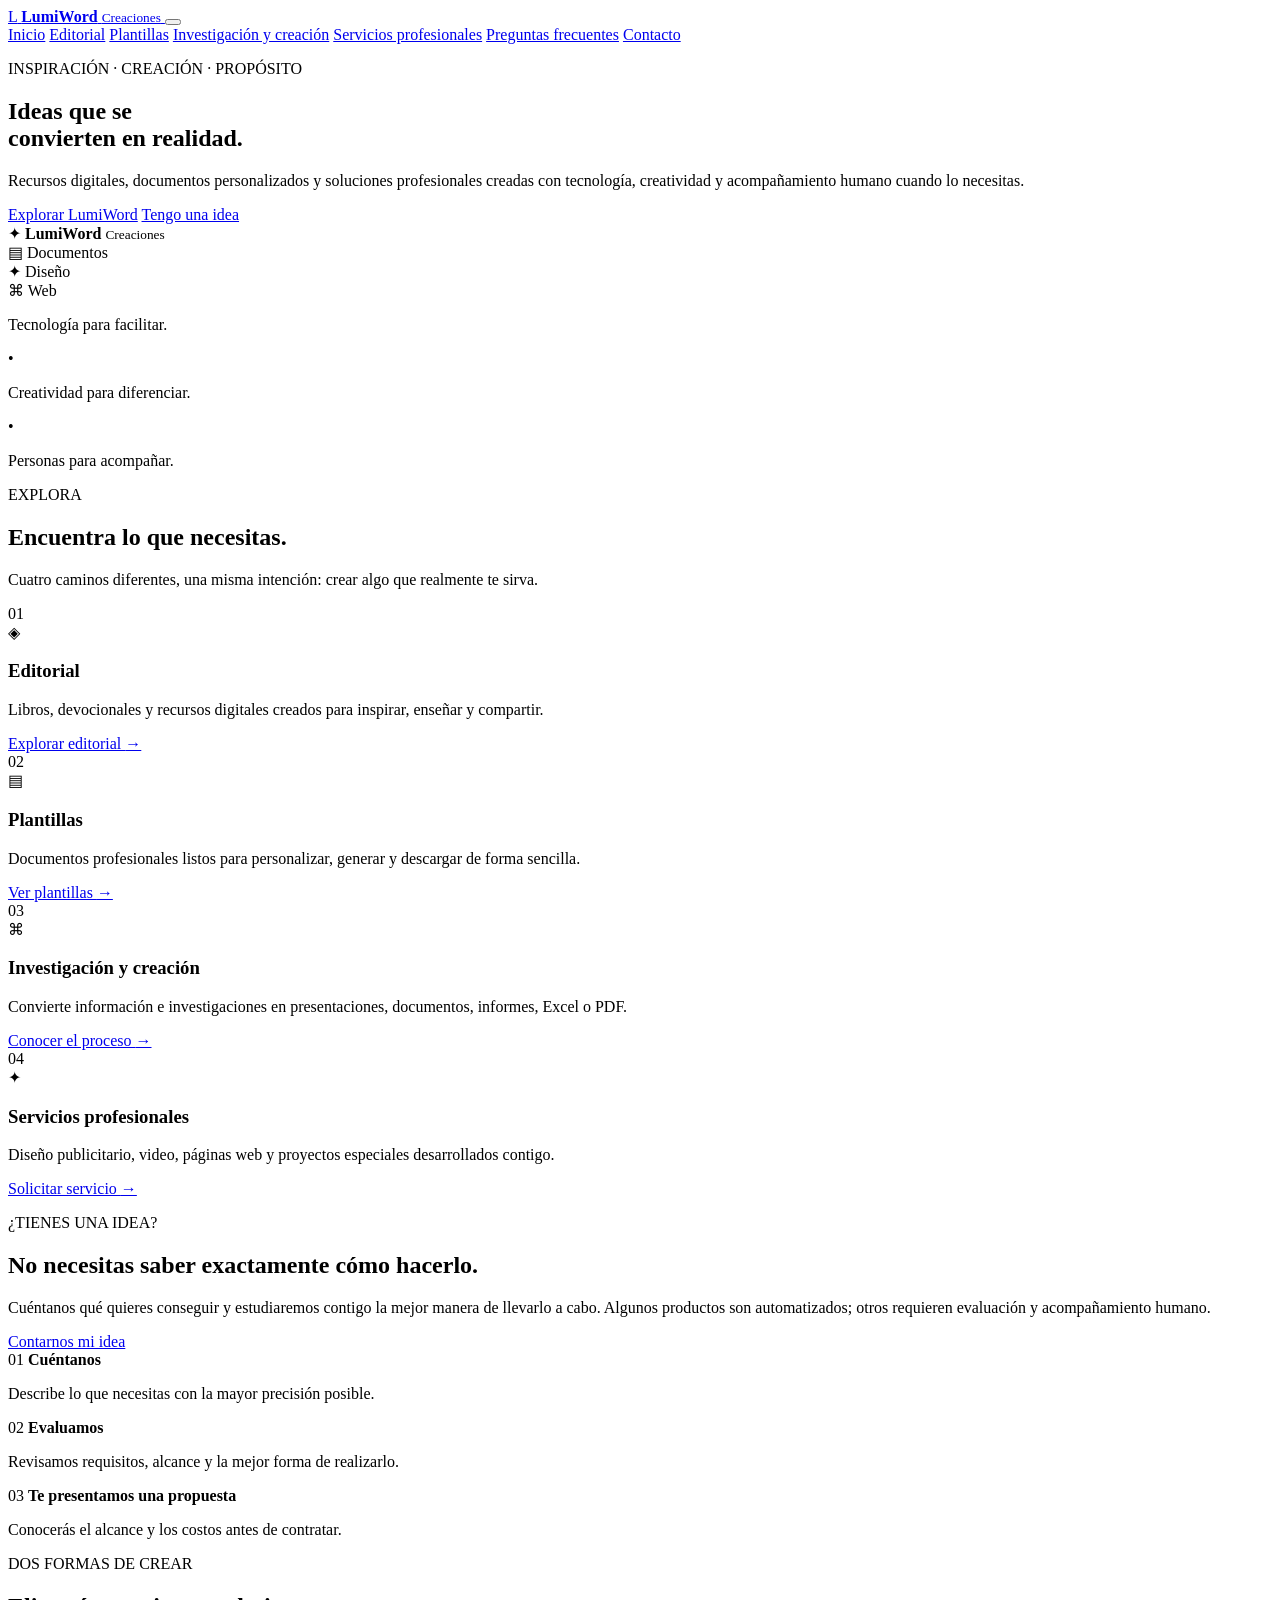
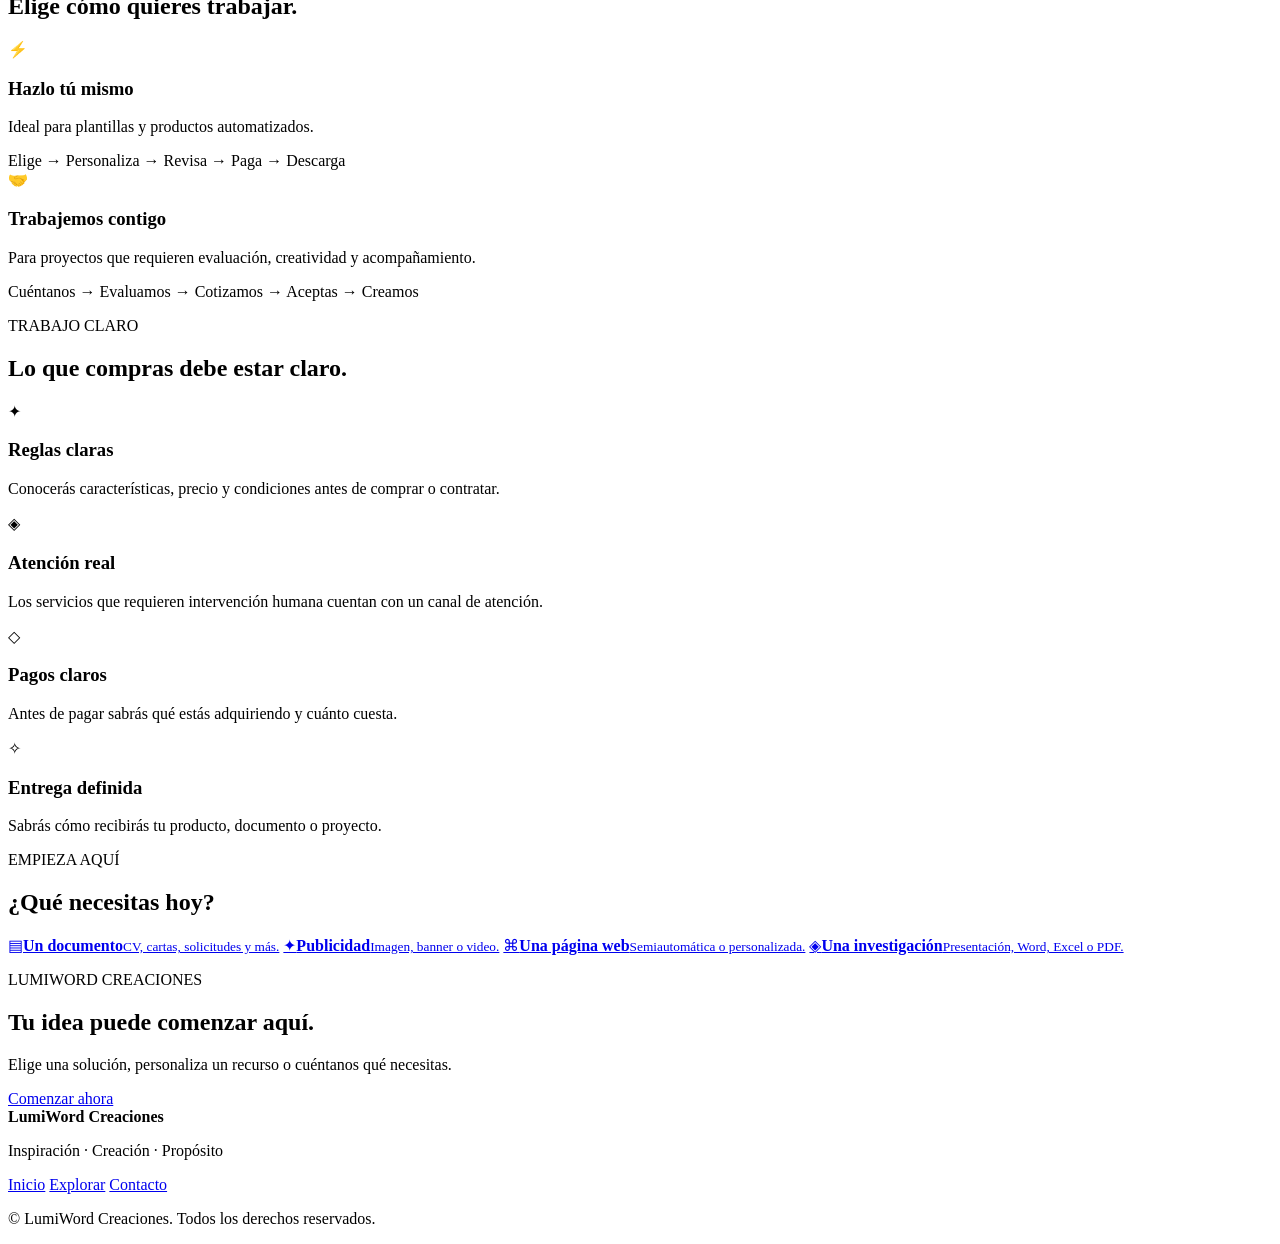
==== index.html @ de5b9844 "Crear estructura inicial de la portada de LumiWord" ====
<!DOCTYPE html>
<html lang="es">
<head>
  <meta charset="UTF-8">
  <meta name="viewport" content="width=device-width, initial-scale=1.0">
  <meta name="description" content="LumiWord Creaciones: recursos digitales, plantillas, investigación y creación, y servicios profesionales.">
  <title>LumiWord Creaciones | Inspiración · Creación · Propósito</title>
  <link rel="preconnect" href="https://fonts.googleapis.com">
  <link rel="preconnect" href="https://fonts.gstatic.com" crossorigin>
  <link href="https://fonts.googleapis.com/css2?family=Cormorant+Garamond:wght@500;600;700&family=Montserrat:wght@400;500;600;700&display=swap" rel="stylesheet">
  <link rel="stylesheet" href="css/style.css">
</head>
<body>
  <header class="site-header" id="inicio">
    <a class="brand" href="#inicio" aria-label="LumiWord Creaciones, inicio">
      <span class="brand-mark">L</span>
      <span>
        <strong>LumiWord</strong>
        <small>Creaciones</small>
      </span>
    </a>

    <button class="menu-toggle" type="button" aria-label="Abrir menú" aria-expanded="false">
      <span></span><span></span><span></span>
    </button>

    <nav class="main-nav" aria-label="Navegación principal">
      <a href="#inicio">Inicio</a>
      <a href="#editorial">Editorial</a>
      <a href="#plantillas">Plantillas</a>
      <a href="#investigacion">Investigación y creación</a>
      <a href="#servicios">Servicios profesionales</a>
      <a href="#faq">Preguntas frecuentes</a>
      <a href="#contacto">Contacto</a>
    </nav>
  </header>

  <main>
    <section class="hero">
      <div class="hero-glow hero-glow-one"></div>
      <div class="hero-glow hero-glow-two"></div>

      <div class="hero-content">
        <p class="eyebrow">INSPIRACIÓN · CREACIÓN · PROPÓSITO</p>
        <h1>Ideas que se<br><span>convierten en realidad.</span></h1>
        <p class="hero-text">
          Recursos digitales, documentos personalizados y soluciones profesionales
          creadas con tecnología, creatividad y acompañamiento humano cuando lo necesitas.
        </p>
        <div class="hero-actions">
          <a class="btn btn-gold" href="#explorar">Explorar LumiWord</a>
          <a class="btn btn-outline" href="#idea">Tengo una idea</a>
        </div>
      </div>

      <div class="hero-art" aria-hidden="true">
        <div class="orb orb-back"></div>
        <div class="orb orb-main">
          <div class="orb-light"></div>
          <div class="orb-content">
            <span class="orb-symbol">✦</span>
            <strong>LumiWord</strong>
            <small>Creaciones</small>
          </div>
        </div>
        <div class="floating-card card-document">▤ <span>Documentos</span></div>
        <div class="floating-card card-design">✦ <span>Diseño</span></div>
        <div class="floating-card card-web">⌘ <span>Web</span></div>
      </div>
    </section>

    <section class="identity-strip" id="explorar">
      <p>Tecnología para facilitar.</p>
      <span>•</span>
      <p>Creatividad para diferenciar.</p>
      <span>•</span>
      <p>Personas para acompañar.</p>
    </section>

    <section class="section section-dark" id="areas">
      <div class="section-heading">
        <p class="eyebrow">EXPLORA</p>
        <h2>Encuentra lo que necesitas.</h2>
        <p>Cuatro caminos diferentes, una misma intención: crear algo que realmente te sirva.</p>
      </div>

      <div class="area-grid">
        <article class="area-card" id="editorial">
          <div class="area-number">01</div>
          <div class="area-icon">◈</div>
          <h3>Editorial</h3>
          <p>Libros, devocionales y recursos digitales creados para inspirar, enseñar y compartir.</p>
          <a href="#contacto">Explorar editorial <span>→</span></a>
        </article>

        <article class="area-card featured" id="plantillas">
          <div class="area-number">02</div>
          <div class="area-icon">▤</div>
          <h3>Plantillas</h3>
          <p>Documentos profesionales listos para personalizar, generar y descargar de forma sencilla.</p>
          <a href="#contacto">Ver plantillas <span>→</span></a>
        </article>

        <article class="area-card" id="investigacion">
          <div class="area-number">03</div>
          <div class="area-icon">⌘</div>
          <h3>Investigación y creación</h3>
          <p>Convierte información e investigaciones en presentaciones, documentos, informes, Excel o PDF.</p>
          <a href="#contacto">Conocer el proceso <span>→</span></a>
        </article>

        <article class="area-card" id="servicios">
          <div class="area-number">04</div>
          <div class="area-icon">✦</div>
          <h3>Servicios profesionales</h3>
          <p>Diseño publicitario, video, páginas web y proyectos especiales desarrollados contigo.</p>
          <a href="#idea">Solicitar servicio <span>→</span></a>
        </article>
      </div>
    </section>

    <section class="idea-section" id="idea">
      <div class="idea-content">
        <p class="eyebrow">¿TIENES UNA IDEA?</p>
        <h2>No necesitas saber exactamente cómo hacerlo.</h2>
        <p>
          Cuéntanos qué quieres conseguir y estudiaremos contigo la mejor manera de llevarlo a cabo.
          Algunos productos son automatizados; otros requieren evaluación y acompañamiento humano.
        </p>
        <a class="btn btn-gold" href="#contacto">Contarnos mi idea</a>
      </div>
      <div class="idea-note">
        <span>01</span>
        <strong>Cuéntanos</strong>
        <p>Describe lo que necesitas con la mayor precisión posible.</p>
        <span>02</span>
        <strong>Evaluamos</strong>
        <p>Revisamos requisitos, alcance y la mejor forma de realizarlo.</p>
        <span>03</span>
        <strong>Te presentamos una propuesta</strong>
        <p>Conocerás el alcance y los costos antes de contratar.</p>
      </div>
    </section>

    <section class="section section-soft">
      <div class="section-heading">
        <p class="eyebrow">DOS FORMAS DE CREAR</p>
        <h2>Elige cómo quieres trabajar.</h2>
      </div>

      <div class="process-grid">
        <article class="process-card">
          <span class="process-icon">⚡</span>
          <h3>Hazlo tú mismo</h3>
          <p>Ideal para plantillas y productos automatizados.</p>
          <div class="process-line">Elige <span>→</span> Personaliza <span>→</span> Revisa <span>→</span> Paga <span>→</span> Descarga</div>
        </article>
        <article class="process-card process-card-dark">
          <span class="process-icon">🤝</span>
          <h3>Trabajemos contigo</h3>
          <p>Para proyectos que requieren evaluación, creatividad y acompañamiento.</p>
          <div class="process-line">Cuéntanos <span>→</span> Evaluamos <span>→</span> Cotizamos <span>→</span> Aceptas <span>→</span> Creamos</div>
        </article>
      </div>
    </section>

    <section class="section section-dark trust-section">
      <div class="section-heading">
        <p class="eyebrow">TRABAJO CLARO</p>
        <h2>Lo que compras debe estar claro.</h2>
      </div>
      <div class="trust-grid">
        <div><span>✦</span><h3>Reglas claras</h3><p>Conocerás características, precio y condiciones antes de comprar o contratar.</p></div>
        <div><span>◈</span><h3>Atención real</h3><p>Los servicios que requieren intervención humana cuentan con un canal de atención.</p></div>
        <div><span>◇</span><h3>Pagos claros</h3><p>Antes de pagar sabrás qué estás adquiriendo y cuánto cuesta.</p></div>
        <div><span>✧</span><h3>Entrega definida</h3><p>Sabrás cómo recibirás tu producto, documento o proyecto.</p></div>
      </div>
    </section>

    <section class="section needs-section">
      <div class="section-heading">
        <p class="eyebrow">EMPIEZA AQUÍ</p>
        <h2>¿Qué necesitas hoy?</h2>
      </div>
      <div class="needs-grid">
        <a href="#plantillas"><span>▤</span><strong>Un documento</strong><small>CV, cartas, solicitudes y más.</small></a>
        <a href="#servicios"><span>✦</span><strong>Publicidad</strong><small>Imagen, banner o video.</small></a>
        <a href="#servicios"><span>⌘</span><strong>Una página web</strong><small>Semiautomática o personalizada.</small></a>
        <a href="#investigacion"><span>◈</span><strong>Una investigación</strong><small>Presentación, Word, Excel o PDF.</small></a>
      </div>
    </section>

    <section class="final-cta" id="contacto">
      <p class="eyebrow">LUMIWORD CREACIONES</p>
      <h2>Tu idea puede comenzar aquí.</h2>
      <p>Elige una solución, personaliza un recurso o cuéntanos qué necesitas.</p>
      <a class="btn btn-gold" href="mailto:contacto@lumiwordcreaciones.com">Comenzar ahora</a>
    </section>
  </main>

  <footer class="site-footer" id="faq">
    <div>
      <strong>LumiWord Creaciones</strong>
      <p>Inspiración · Creación · Propósito</p>
    </div>
    <div class="footer-links">
      <a href="#inicio">Inicio</a>
      <a href="#areas">Explorar</a>
      <a href="#contacto">Contacto</a>
    </div>
    <p class="copyright">© <span id="year"></span> LumiWord Creaciones. Todos los derechos reservados.</p>
  </footer>

  <script src="js/app.js"></script>
</body>
</html>
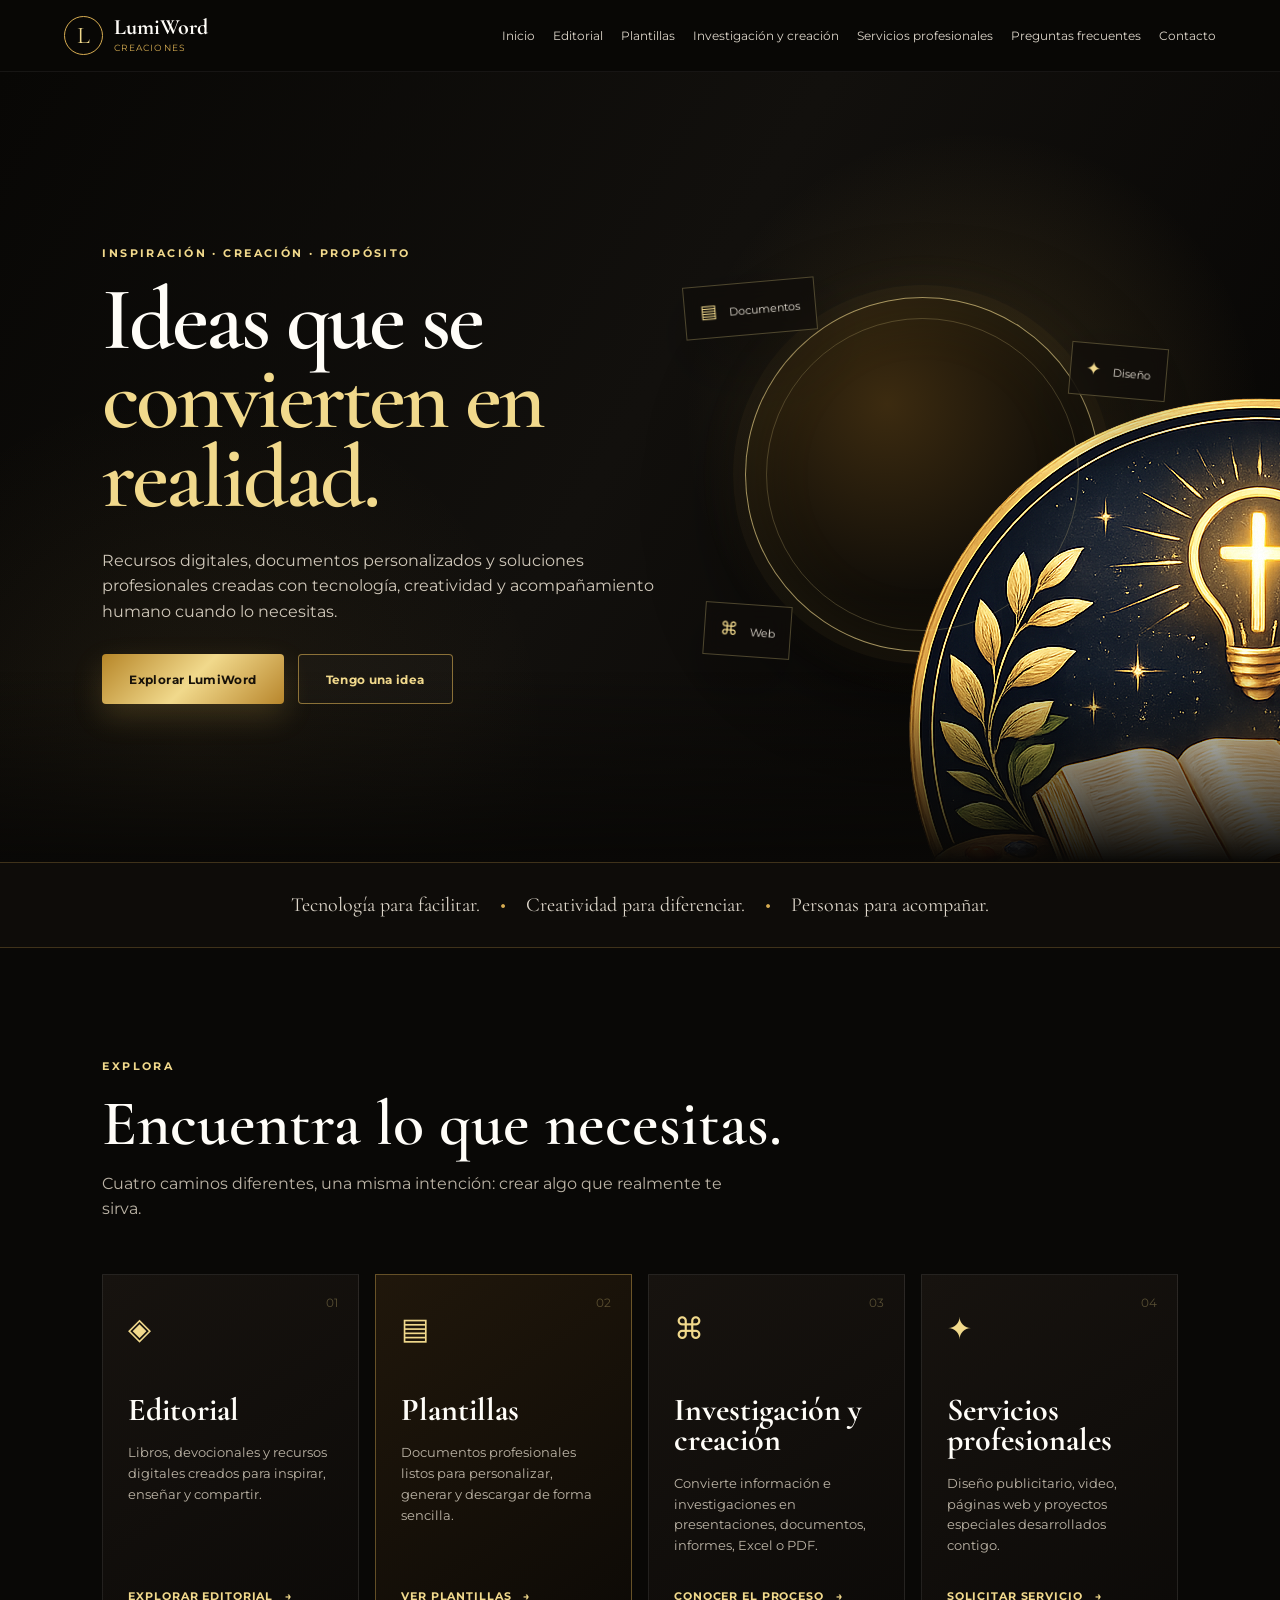
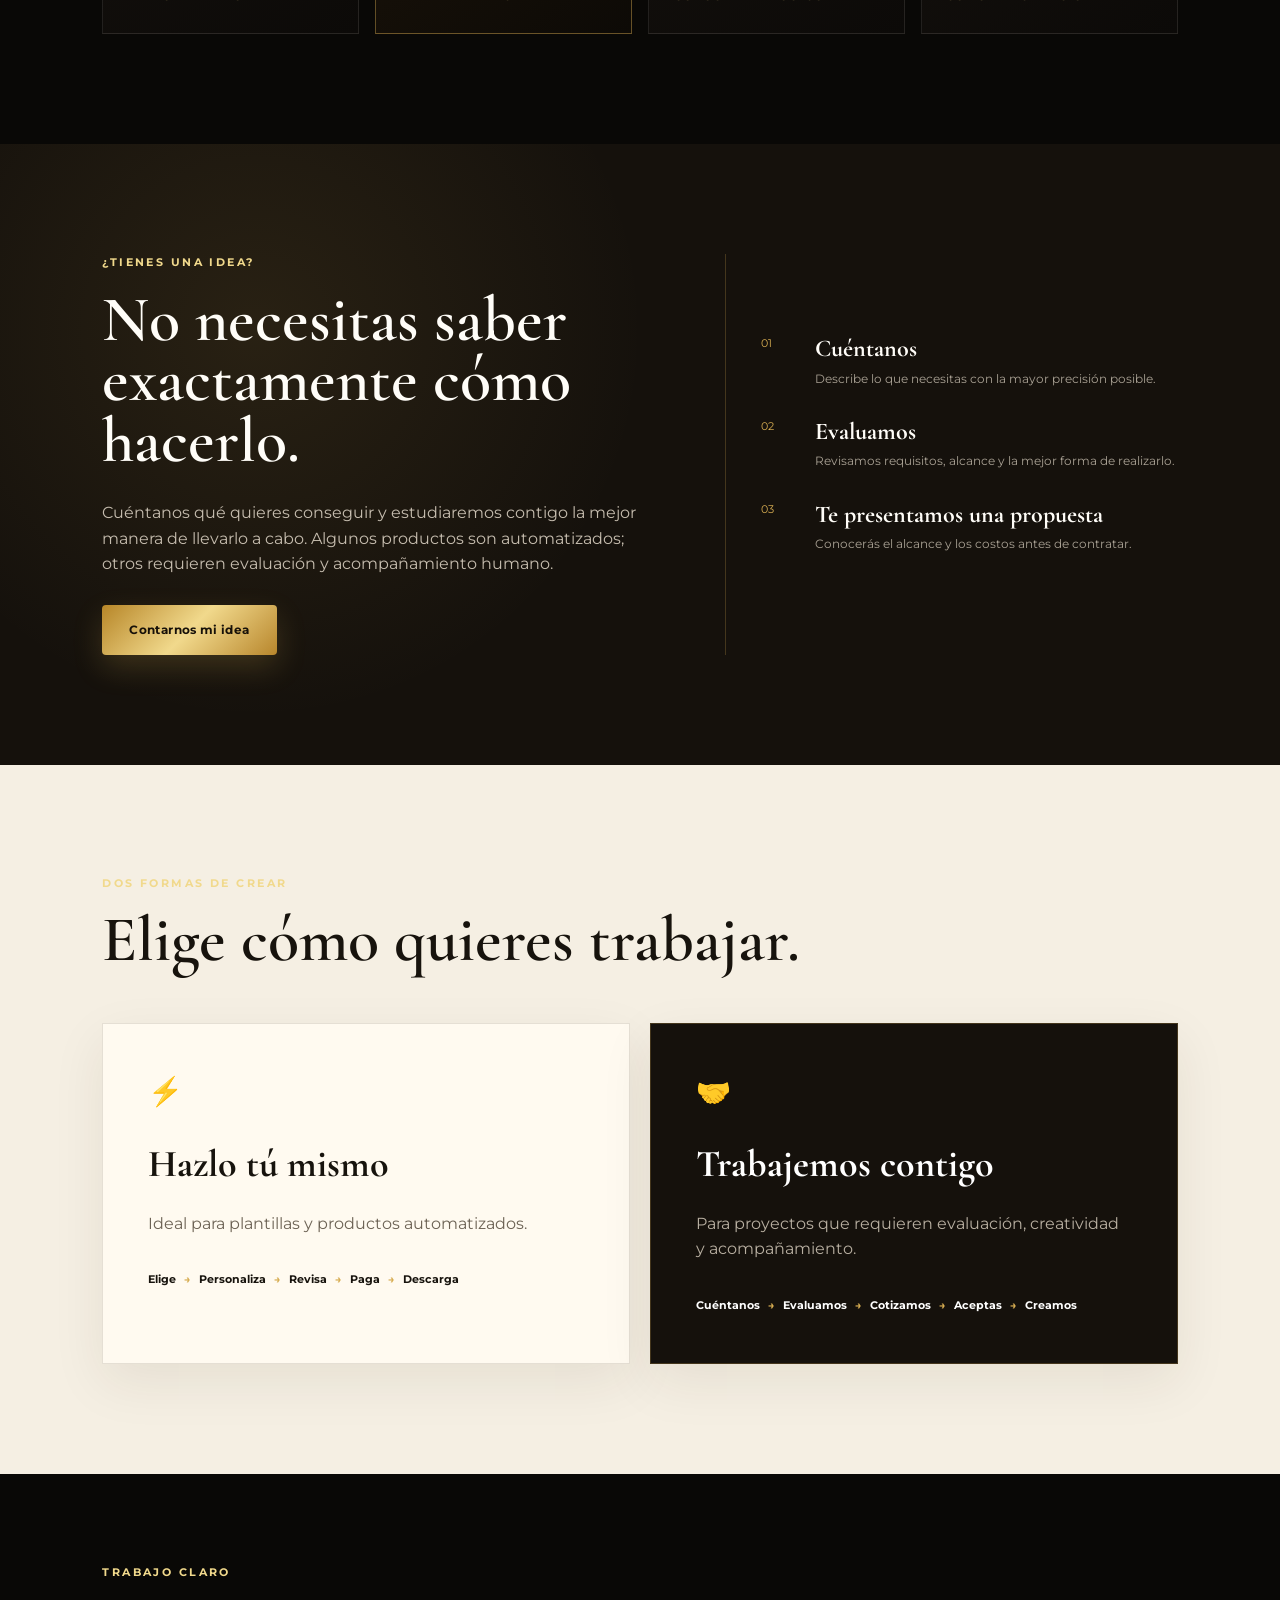
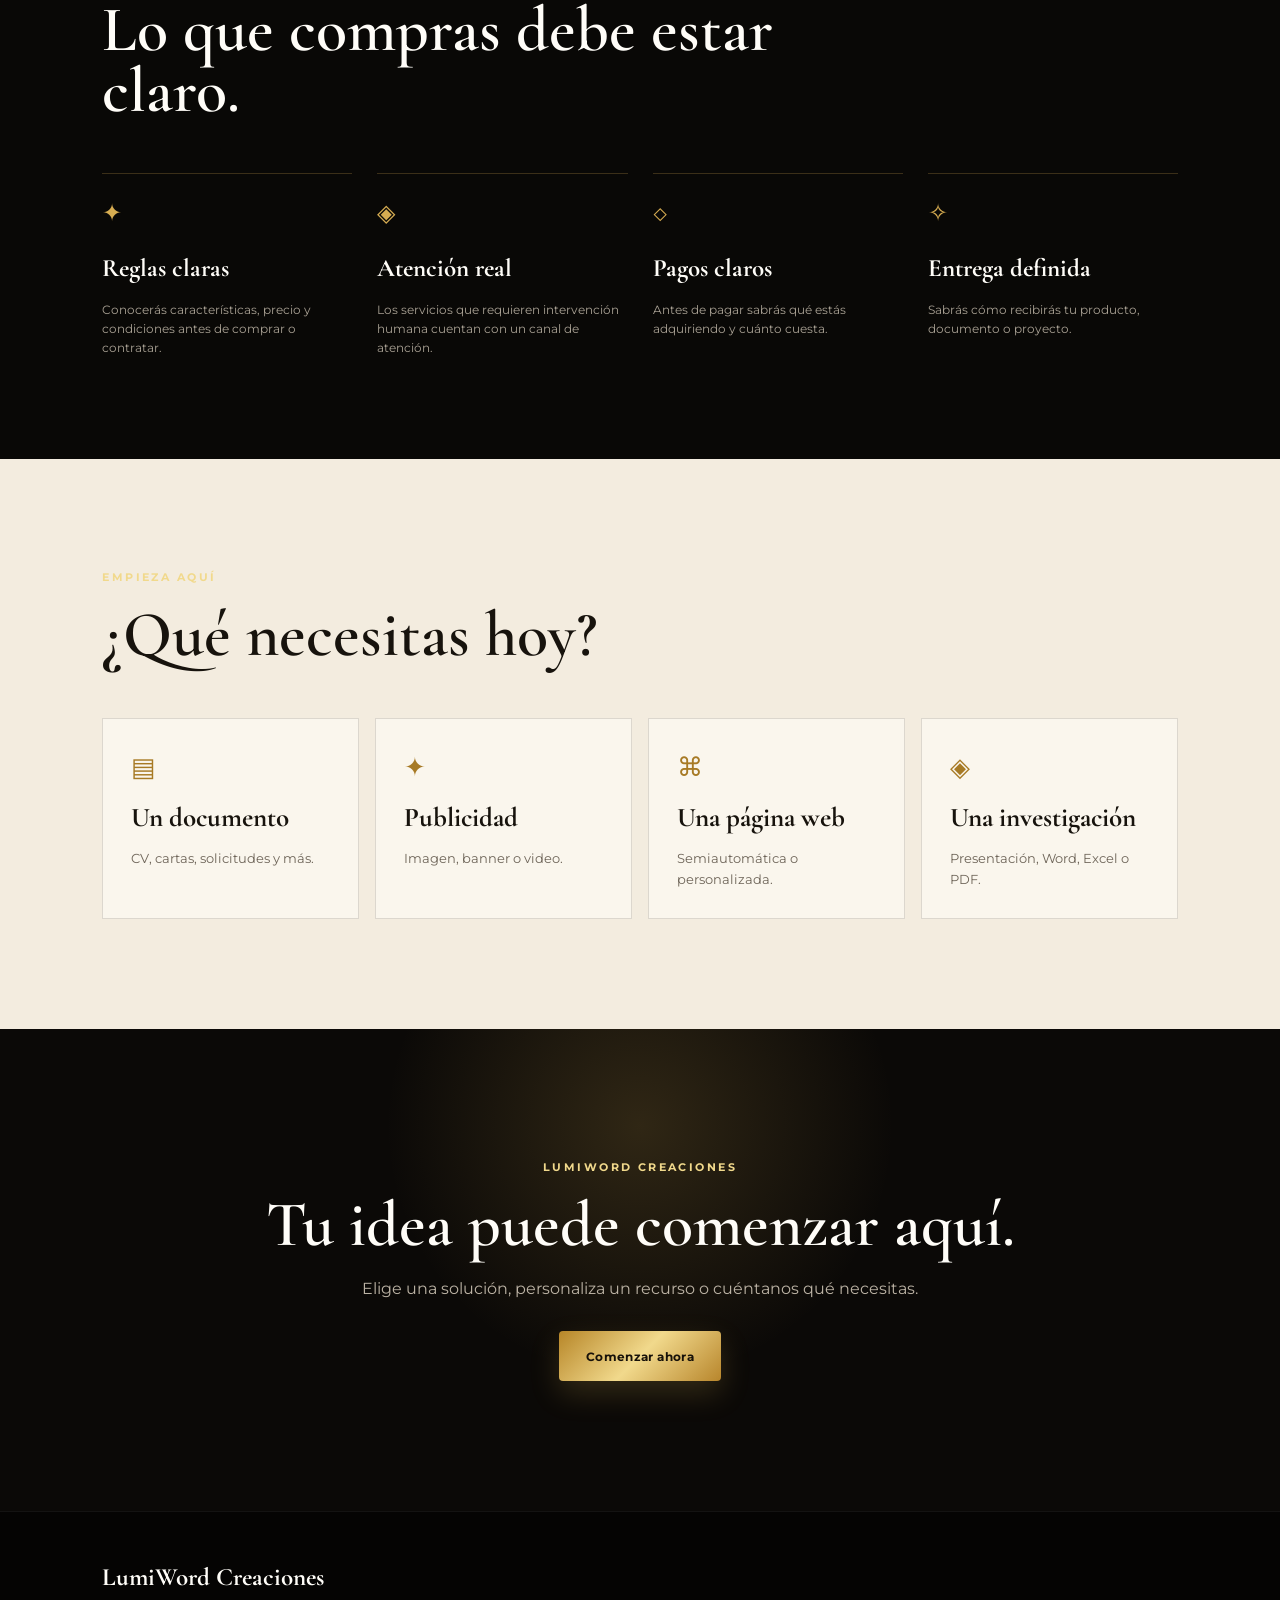
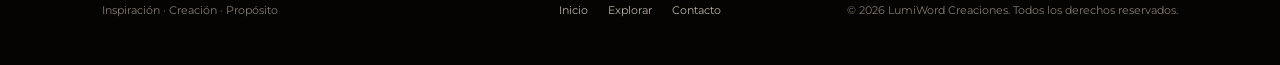
==== commit 4d589092: "Mostrar logo real de LumiWord en el hero" ====
--- a/index.html
+++ b/index.html
@@ -53,15 +53,11 @@
         </div>
       </div>
 
-      <div class="hero-art" aria-hidden="true">
+      <div class="hero-art" aria-label="Logo de LumiWord Creaciones">
         <div class="orb orb-back"></div>
         <div class="orb orb-main">
           <div class="orb-light"></div>
-          <div class="orb-content">
-            <span class="orb-symbol">✦</span>
-            <strong>LumiWord</strong>
-            <small>Creaciones</small>
-          </div>
+          <img class="hero-logo" src="assets/logo/logo-lumiword.png" alt="LumiWord Creaciones">
         </div>
         <div class="floating-card card-document">▤ <span>Documentos</span></div>
         <div class="floating-card card-design">✦ <span>Diseño</span></div>
--- a/css/style.css
+++ b/css/style.css
@@ -0,0 +1,190 @@
+:root {
+  --black: #090806;
+  --black-soft: #12100d;
+  --gold: #d7ad52;
+  --gold-light: #f1d98c;
+  --cream: #f5efe3;
+  --white: #fffdf8;
+  --muted: #bcb4a6;
+  --line: rgba(215, 173, 82, .24);
+  --shadow: 0 24px 70px rgba(0, 0, 0, .35);
+  --serif: "Cormorant Garamond", Georgia, serif;
+  --sans: "Montserrat", Arial, sans-serif;
+}
+
+* { box-sizing: border-box; }
+html { scroll-behavior: smooth; }
+body {
+  margin: 0;
+  background: var(--black);
+  color: var(--white);
+  font-family: var(--sans);
+  line-height: 1.6;
+}
+a { color: inherit; text-decoration: none; }
+button { font: inherit; }
+
+.site-header {
+  position: sticky;
+  top: 0;
+  z-index: 50;
+  display: flex;
+  align-items: center;
+  justify-content: space-between;
+  gap: 28px;
+  padding: 16px 5vw;
+  background: rgba(9, 8, 6, .86);
+  border-bottom: 1px solid rgba(255,255,255,.06);
+  backdrop-filter: blur(18px);
+}
+.brand { display: inline-flex; align-items: center; gap: 11px; min-width: max-content; }
+.brand-mark {
+  width: 39px; height: 39px; display: grid; place-items: center;
+  border: 1px solid var(--gold); border-radius: 50%; color: var(--gold-light);
+  font-family: var(--serif); font-size: 24px;
+}
+.brand strong { display:block; font-family: var(--serif); font-size: 22px; line-height: 1; }
+.brand small { display:block; color: var(--gold); letter-spacing: .12em; text-transform: uppercase; font-size: 9px; margin-top: 3px; }
+.main-nav { display: flex; align-items: center; gap: 18px; font-size: 12px; color: #ddd6ca; }
+.main-nav a { transition: color .25s ease; }
+.main-nav a:hover { color: var(--gold-light); }
+.menu-toggle { display:none; background:none; border:0; color:white; cursor:pointer; }
+
+.hero {
+  position: relative;
+  min-height: 790px;
+  overflow: hidden;
+  display: grid;
+  grid-template-columns: 1fr .9fr;
+  align-items: center;
+  padding: 90px 8vw 110px;
+  background:
+    radial-gradient(circle at 76% 44%, rgba(215,173,82,.17), transparent 27%),
+    radial-gradient(circle at 15% 85%, rgba(215,173,82,.07), transparent 28%),
+    linear-gradient(120deg, #080705 0%, #12100d 48%, #050403 100%);
+}
+.hero::after {
+  content:""; position:absolute; inset:auto 0 0; height: 190px;
+  background: linear-gradient(to top, var(--black), transparent);
+  pointer-events:none;
+}
+.hero-content { position:relative; z-index:2; max-width: 700px; }
+.eyebrow { margin:0 0 18px; color: var(--gold-light); letter-spacing:.22em; font-size:11px; font-weight:700; }
+.hero h1 { margin:0; font-family:var(--serif); font-size:clamp(58px,7vw,104px); line-height:.88; font-weight:600; letter-spacing:-.035em; }
+.hero h1 span { color:var(--gold-light); }
+.hero-text { max-width:610px; margin:30px 0; color:#d0c8ba; font-size:16px; }
+.hero-actions { display:flex; flex-wrap:wrap; gap:14px; }
+.btn { display:inline-flex; align-items:center; justify-content:center; min-height:50px; padding:0 27px; border-radius:4px; font-size:12px; font-weight:700; letter-spacing:.03em; transition:transform .25s ease, box-shadow .25s ease, background .25s ease; }
+.btn:hover { transform:translateY(-2px); }
+.btn-gold { background:linear-gradient(135deg,#b78628,#f1d98c,#b8862c); color:#171109; box-shadow:0 12px 30px rgba(215,173,82,.2); }
+.btn-outline { border:1px solid rgba(215,173,82,.6); color:var(--gold-light); background:rgba(255,255,255,.02); }
+
+.hero-art { position:relative; min-height:520px; display:grid; place-items:center; }
+.orb { position:absolute; border-radius:50%; }
+.orb-back { width:450px; height:450px; background:radial-gradient(circle,rgba(241,217,140,.18),rgba(215,173,82,.03) 55%,transparent 70%); filter:blur(3px); }
+.orb-main { width:355px; height:355px; display:grid; place-items:center; border:1px solid rgba(241,217,140,.65); background:radial-gradient(circle at 40% 30%,#3c2b10,#100d08 60%,#050403); box-shadow:0 0 0 12px rgba(215,173,82,.04), 0 30px 90px rgba(0,0,0,.65), inset 0 0 70px rgba(215,173,82,.09); }
+.orb-main::before { content:""; position:absolute; inset:20px; border:1px solid rgba(241,217,140,.22); border-radius:50%; }
+.orb-content { text-align:center; transform:translateY(4px); }
+.orb-symbol { display:block; color:var(--gold-light); font-size:48px; line-height:1; }
+.orb-content strong { display:block; font-family:var(--serif); font-size:42px; }
+.orb-content small { color:var(--gold); letter-spacing:.28em; text-transform:uppercase; font-size:10px; }
+.floating-card { position:absolute; padding:11px 15px; border:1px solid rgba(241,217,140,.28); background:rgba(14,12,9,.72); backdrop-filter:blur(12px); box-shadow:var(--shadow); color:var(--gold-light); font-size:18px; }
+.floating-card span { color:#e4ded3; font-size:11px; margin-left:7px; }
+.card-document { top:13%; left:3%; transform:rotate(-5deg); }
+.card-design { top:25%; right:2%; transform:rotate(5deg); }
+.card-web { bottom:15%; left:7%; transform:rotate(4deg); }
+
+.identity-strip { display:flex; justify-content:center; align-items:center; gap:20px; padding:26px 5vw; background:#0e0c09; border-top:1px solid var(--line); border-bottom:1px solid var(--line); color:#ddd6ca; text-align:center; font-family:var(--serif); font-size:20px; }
+.identity-strip p { margin:0; }
+.identity-strip span { color:var(--gold); }
+
+.section { padding:110px 8vw; }
+.section-dark { background:var(--black); }
+.section-soft { background:var(--cream); color:#17130d; }
+.section-heading { max-width:760px; margin-bottom:52px; }
+.section-heading h2, .idea-content h2, .final-cta h2 { margin:0; font-family:var(--serif); font-size:clamp(42px,5vw,70px); line-height:.95; font-weight:600; }
+.section-heading > p:last-child { color:var(--muted); max-width:620px; }
+.section-soft .section-heading > p:last-child { color:#685f52; }
+.area-grid { display:grid; grid-template-columns:repeat(4,1fr); gap:16px; }
+.area-card { position:relative; min-height:360px; padding:30px 25px; border:1px solid rgba(255,255,255,.09); background:linear-gradient(145deg,#17130f,#0c0a08); transition:transform .3s ease,border-color .3s ease; overflow:hidden; }
+.area-card:hover { transform:translateY(-7px); border-color:rgba(215,173,82,.5); }
+.area-card.featured { border-color:rgba(215,173,82,.42); background:linear-gradient(145deg,#20170b,#0d0a06); }
+.area-number { position:absolute; top:18px; right:20px; color:rgba(241,217,140,.3); font-size:12px; }
+.area-icon { color:var(--gold-light); font-size:30px; margin-bottom:42px; }
+.area-card h3 { font-family:var(--serif); font-size:32px; line-height:.95; margin:0 0 17px; }
+.area-card p { color:#bdb5a7; font-size:13px; }
+.area-card a { position:absolute; bottom:27px; color:var(--gold-light); font-size:11px; font-weight:700; text-transform:uppercase; letter-spacing:.08em; }
+.area-card a span { margin-left:8px; }
+
+.idea-section { display:grid; grid-template-columns:1.1fr .9fr; gap:70px; padding:110px 8vw; background:radial-gradient(circle at 20% 30%,rgba(215,173,82,.1),transparent 35%),#15110c; }
+.idea-content > p:not(.eyebrow) { color:#c6bdaf; max-width:650px; margin:28px 0; }
+.idea-note { border-left:1px solid var(--line); padding-left:35px; display:grid; grid-template-columns:40px 1fr; column-gap:14px; align-content:center; }
+.idea-note span { color:var(--gold); font-size:11px; padding-top:5px; }
+.idea-note strong { font-family:var(--serif); font-size:24px; }
+.idea-note p { grid-column:2; color:#a9a194; font-size:12px; margin:0 0 25px; }
+
+.process-grid { display:grid; grid-template-columns:1fr 1fr; gap:20px; }
+.process-card { padding:45px; background:#fffaf0; border:1px solid rgba(40,30,15,.12); box-shadow:0 18px 50px rgba(55,40,15,.08); }
+.process-card-dark { background:#15110c; color:white; border-color:var(--line); }
+.process-icon { font-size:28px; }
+.process-card h3 { font-family:var(--serif); font-size:38px; margin:20px 0 8px; }
+.process-card p { color:#6c6254; }
+.process-card-dark p { color:#b8afa1; }
+.process-line { margin-top:30px; font-size:11px; font-weight:700; line-height:2.4; }
+.process-line span { color:var(--gold); margin:0 5px; }
+
+.trust-section { padding-top:90px; padding-bottom:90px; }
+.trust-grid { display:grid; grid-template-columns:repeat(4,1fr); gap:25px; }
+.trust-grid > div { padding-top:20px; border-top:1px solid var(--line); }
+.trust-grid span { color:var(--gold); font-size:24px; }
+.trust-grid h3 { font-family:var(--serif); font-size:25px; margin:15px 0 7px; }
+.trust-grid p { color:#a9a194; font-size:12px; }
+
+.needs-section { background:#f3ecdf; color:#17130d; }
+.needs-grid { display:grid; grid-template-columns:repeat(4,1fr); gap:16px; }
+.needs-grid a { display:flex; flex-direction:column; gap:8px; min-height:190px; padding:28px; border:1px solid rgba(40,30,15,.14); background:#faf6ed; transition:transform .25s ease,box-shadow .25s ease; }
+.needs-grid a:hover { transform:translateY(-5px); box-shadow:0 18px 35px rgba(50,35,10,.09); }
+.needs-grid span { color:#a77a25; font-size:26px; }
+.needs-grid strong { font-family:var(--serif); font-size:27px; }
+.needs-grid small { color:#6d6458; }
+
+.final-cta { padding:130px 8vw; text-align:center; background:radial-gradient(circle at 50% 20%,rgba(215,173,82,.18),transparent 34%),#0b0907; }
+.final-cta p:not(.eyebrow) { color:#bcb3a5; max-width:600px; margin:20px auto 30px; }
+
+.site-footer { display:grid; grid-template-columns:1fr auto 1fr; gap:25px; align-items:end; padding:45px 8vw; background:#050403; border-top:1px solid rgba(255,255,255,.06); }
+.site-footer strong { font-family:var(--serif); font-size:25px; }
+.site-footer p { margin:5px 0 0; color:#847b6e; font-size:11px; }
+.footer-links { display:flex; gap:20px; font-size:11px; color:#b9b0a2; }
+.footer-links a:hover { color:var(--gold-light); }
+.copyright { text-align:right; }
+
+@media (max-width:1100px) {
+  .main-nav { gap:11px; font-size:10px; }
+  .hero { grid-template-columns:1fr .75fr; padding-left:6vw; padding-right:6vw; }
+  .area-grid, .trust-grid, .needs-grid { grid-template-columns:repeat(2,1fr); }
+}
+@media (max-width:800px) {
+  .site-header { padding:14px 5vw; }
+  .menu-toggle { display:flex; flex-direction:column; gap:4px; }
+  .menu-toggle span { width:24px; height:2px; background:var(--gold-light); }
+  .main-nav { position:absolute; top:100%; left:0; right:0; display:none; flex-direction:column; align-items:stretch; padding:15px 5vw 22px; background:#0b0907; border-bottom:1px solid var(--line); }
+  .main-nav.open { display:flex; }
+  .main-nav a { padding:9px 0; }
+  .hero { grid-template-columns:1fr; min-height:auto; padding-top:90px; }
+  .hero-art { min-height:450px; margin-top:20px; }
+  .orb-main { width:300px; height:300px; }
+  .identity-strip { flex-wrap:wrap; gap:8px 12px; font-size:16px; }
+  .idea-section, .process-grid { grid-template-columns:1fr; }
+  .idea-note { margin-top:20px; }
+  .site-footer { grid-template-columns:1fr; }
+  .copyright { text-align:left; }
+}
+@media (max-width:560px) {
+  .hero h1 { font-size:58px; }
+  .area-grid, .trust-grid, .needs-grid { grid-template-columns:1fr; }
+  .section, .idea-section, .final-cta { padding:80px 6vw; }
+  .process-card { padding:30px; }
+  .card-document { left:-2%; }
+  .card-design { right:-2%; }
+  .floating-card { font-size:15px; }
+}
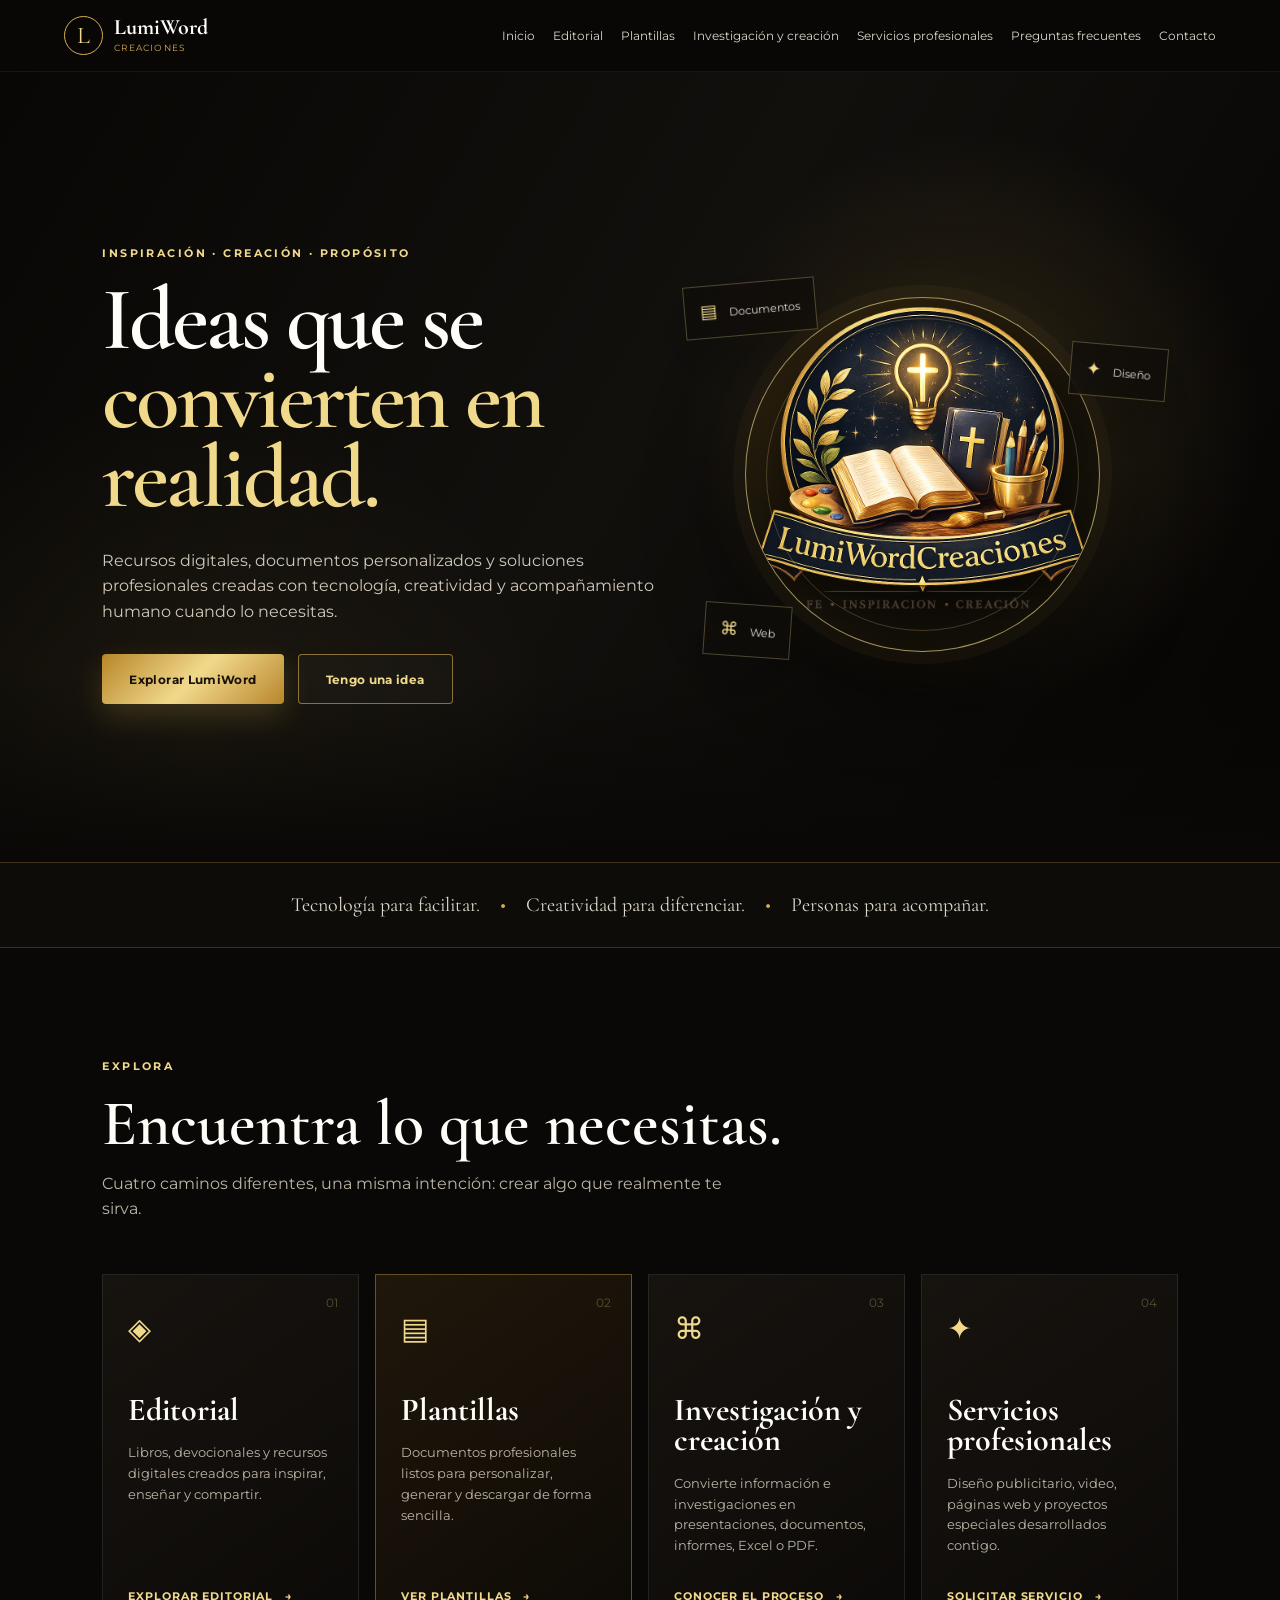
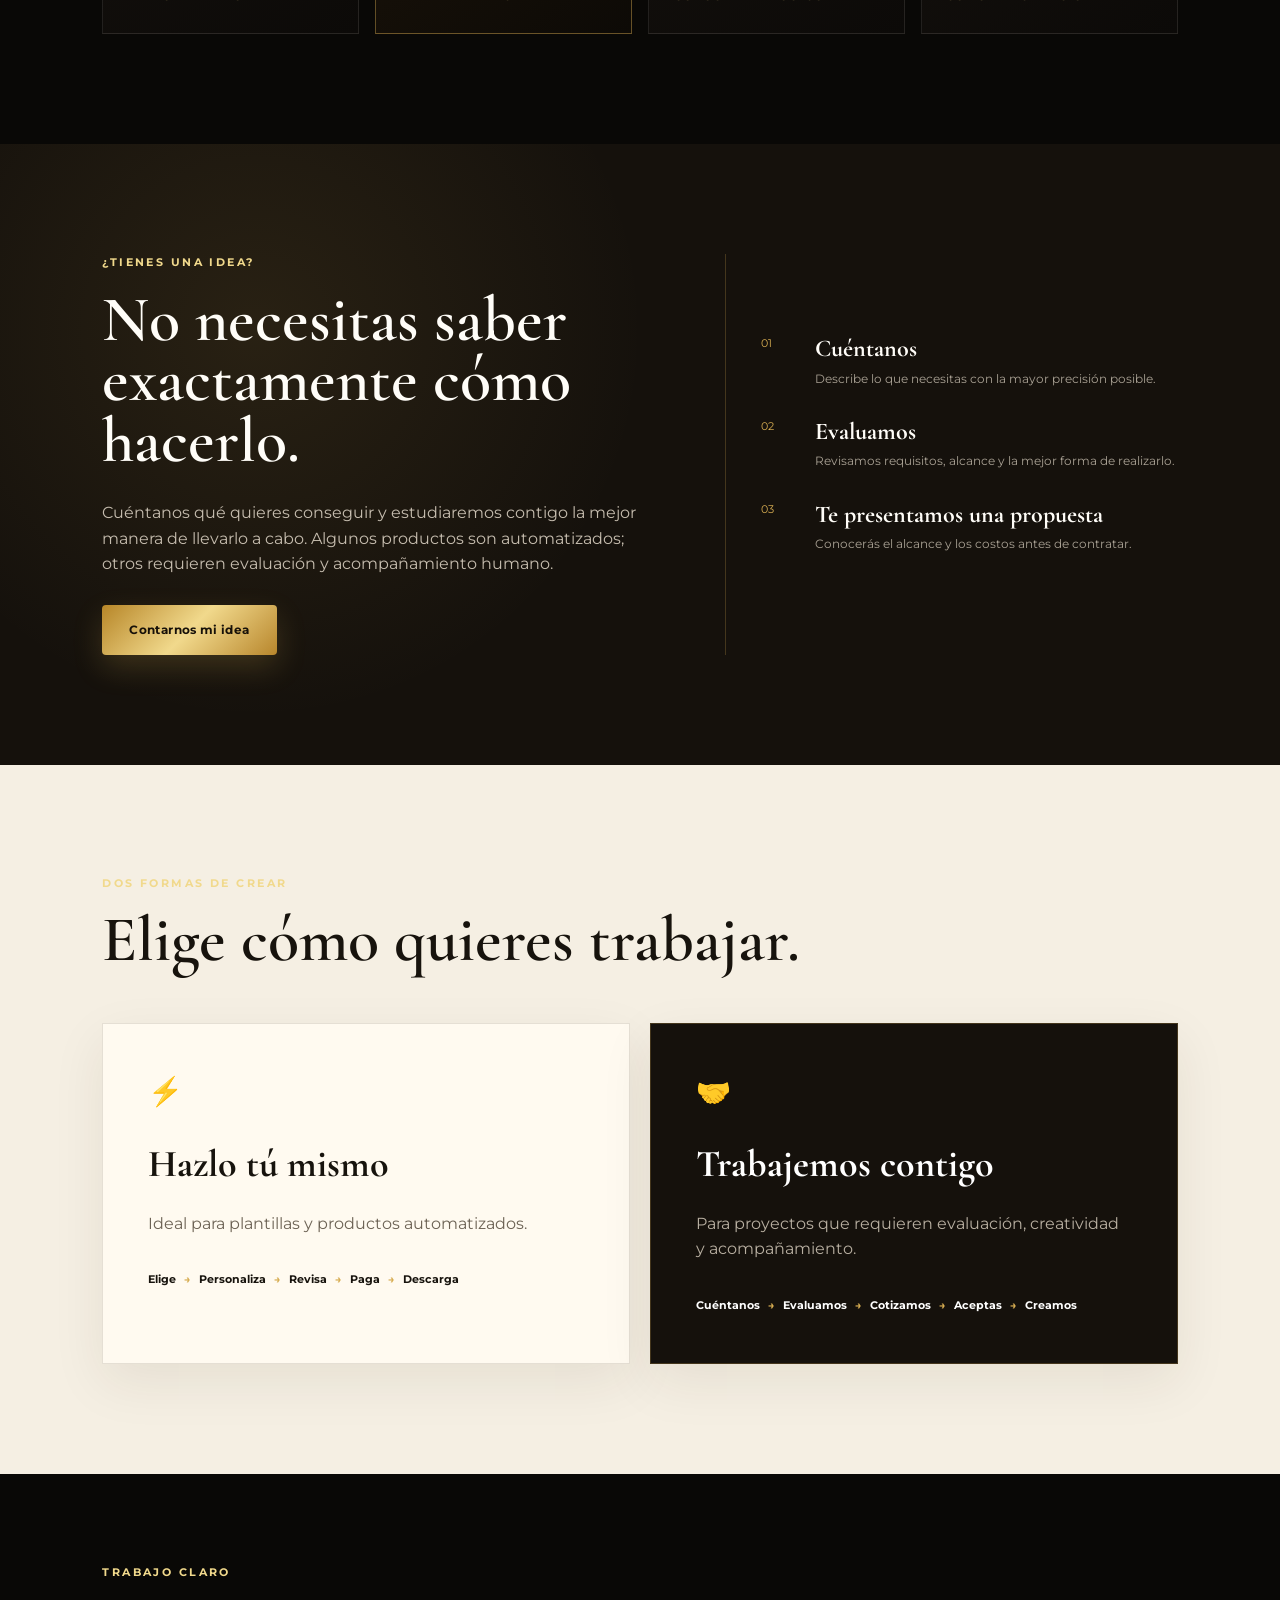
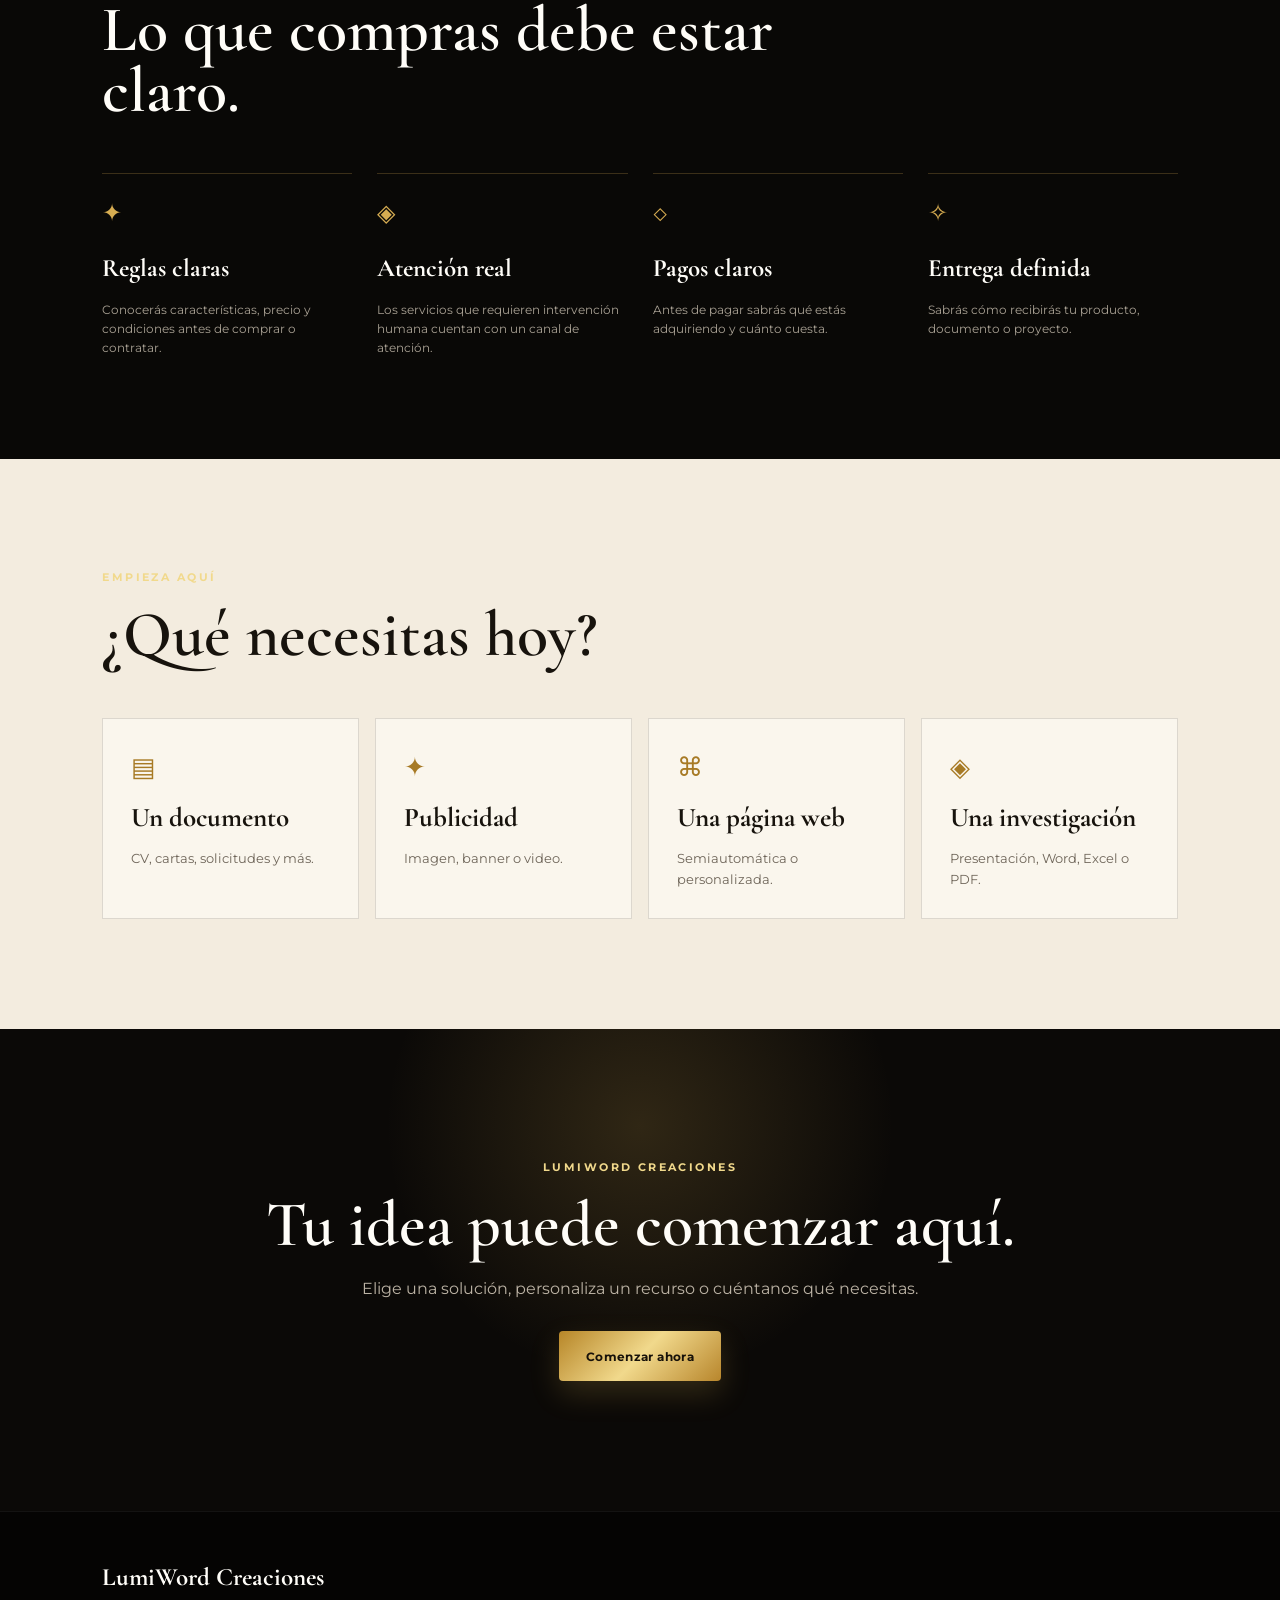
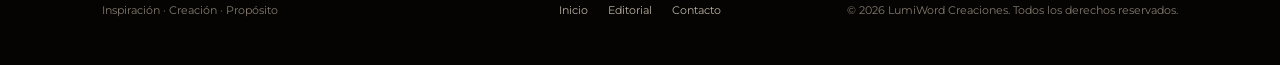
==== commit b28d28b2: "Conectar navegación principal con Editorial" ====
--- a/index.html
+++ b/index.html
@@ -12,201 +12,21 @@
 </head>
 <body>
   <header class="site-header" id="inicio">
-    <a class="brand" href="#inicio" aria-label="LumiWord Creaciones, inicio">
-      <span class="brand-mark">L</span>
-      <span>
-        <strong>LumiWord</strong>
-        <small>Creaciones</small>
-      </span>
-    </a>
-
-    <button class="menu-toggle" type="button" aria-label="Abrir menú" aria-expanded="false">
-      <span></span><span></span><span></span>
-    </button>
-
-    <nav class="main-nav" aria-label="Navegación principal">
-      <a href="#inicio">Inicio</a>
-      <a href="#editorial">Editorial</a>
-      <a href="#plantillas">Plantillas</a>
-      <a href="#investigacion">Investigación y creación</a>
-      <a href="#servicios">Servicios profesionales</a>
-      <a href="#faq">Preguntas frecuentes</a>
-      <a href="#contacto">Contacto</a>
-    </nav>
+    <a class="brand" href="#inicio" aria-label="LumiWord Creaciones, inicio"><span class="brand-mark">L</span><span><strong>LumiWord</strong><small>Creaciones</small></span></a>
+    <button class="menu-toggle" type="button" aria-label="Abrir menú" aria-expanded="false"><span></span><span></span><span></span></button>
+    <nav class="main-nav" aria-label="Navegación principal"><a href="#inicio">Inicio</a><a href="editorial.html">Editorial</a><a href="#plantillas">Plantillas</a><a href="#investigacion">Investigación y creación</a><a href="#servicios">Servicios profesionales</a><a href="#faq">Preguntas frecuentes</a><a href="#contacto">Contacto</a></nav>
   </header>
-
   <main>
-    <section class="hero">
-      <div class="hero-glow hero-glow-one"></div>
-      <div class="hero-glow hero-glow-two"></div>
-
-      <div class="hero-content">
-        <p class="eyebrow">INSPIRACIÓN · CREACIÓN · PROPÓSITO</p>
-        <h1>Ideas que se<br><span>convierten en realidad.</span></h1>
-        <p class="hero-text">
-          Recursos digitales, documentos personalizados y soluciones profesionales
-          creadas con tecnología, creatividad y acompañamiento humano cuando lo necesitas.
-        </p>
-        <div class="hero-actions">
-          <a class="btn btn-gold" href="#explorar">Explorar LumiWord</a>
-          <a class="btn btn-outline" href="#idea">Tengo una idea</a>
-        </div>
-      </div>
-
-      <div class="hero-art" aria-label="Logo de LumiWord Creaciones">
-        <div class="orb orb-back"></div>
-        <div class="orb orb-main">
-          <div class="orb-light"></div>
-          <img class="hero-logo" src="assets/logo/logo-lumiword.png" alt="LumiWord Creaciones">
-        </div>
-        <div class="floating-card card-document">▤ <span>Documentos</span></div>
-        <div class="floating-card card-design">✦ <span>Diseño</span></div>
-        <div class="floating-card card-web">⌘ <span>Web</span></div>
-      </div>
-    </section>
-
-    <section class="identity-strip" id="explorar">
-      <p>Tecnología para facilitar.</p>
-      <span>•</span>
-      <p>Creatividad para diferenciar.</p>
-      <span>•</span>
-      <p>Personas para acompañar.</p>
-    </section>
-
-    <section class="section section-dark" id="areas">
-      <div class="section-heading">
-        <p class="eyebrow">EXPLORA</p>
-        <h2>Encuentra lo que necesitas.</h2>
-        <p>Cuatro caminos diferentes, una misma intención: crear algo que realmente te sirva.</p>
-      </div>
-
-      <div class="area-grid">
-        <article class="area-card" id="editorial">
-          <div class="area-number">01</div>
-          <div class="area-icon">◈</div>
-          <h3>Editorial</h3>
-          <p>Libros, devocionales y recursos digitales creados para inspirar, enseñar y compartir.</p>
-          <a href="#contacto">Explorar editorial <span>→</span></a>
-        </article>
-
-        <article class="area-card featured" id="plantillas">
-          <div class="area-number">02</div>
-          <div class="area-icon">▤</div>
-          <h3>Plantillas</h3>
-          <p>Documentos profesionales listos para personalizar, generar y descargar de forma sencilla.</p>
-          <a href="#contacto">Ver plantillas <span>→</span></a>
-        </article>
-
-        <article class="area-card" id="investigacion">
-          <div class="area-number">03</div>
-          <div class="area-icon">⌘</div>
-          <h3>Investigación y creación</h3>
-          <p>Convierte información e investigaciones en presentaciones, documentos, informes, Excel o PDF.</p>
-          <a href="#contacto">Conocer el proceso <span>→</span></a>
-        </article>
-
-        <article class="area-card" id="servicios">
-          <div class="area-number">04</div>
-          <div class="area-icon">✦</div>
-          <h3>Servicios profesionales</h3>
-          <p>Diseño publicitario, video, páginas web y proyectos especiales desarrollados contigo.</p>
-          <a href="#idea">Solicitar servicio <span>→</span></a>
-        </article>
-      </div>
-    </section>
-
-    <section class="idea-section" id="idea">
-      <div class="idea-content">
-        <p class="eyebrow">¿TIENES UNA IDEA?</p>
-        <h2>No necesitas saber exactamente cómo hacerlo.</h2>
-        <p>
-          Cuéntanos qué quieres conseguir y estudiaremos contigo la mejor manera de llevarlo a cabo.
-          Algunos productos son automatizados; otros requieren evaluación y acompañamiento humano.
-        </p>
-        <a class="btn btn-gold" href="#contacto">Contarnos mi idea</a>
-      </div>
-      <div class="idea-note">
-        <span>01</span>
-        <strong>Cuéntanos</strong>
-        <p>Describe lo que necesitas con la mayor precisión posible.</p>
-        <span>02</span>
-        <strong>Evaluamos</strong>
-        <p>Revisamos requisitos, alcance y la mejor forma de realizarlo.</p>
-        <span>03</span>
-        <strong>Te presentamos una propuesta</strong>
-        <p>Conocerás el alcance y los costos antes de contratar.</p>
-      </div>
-    </section>
-
-    <section class="section section-soft">
-      <div class="section-heading">
-        <p class="eyebrow">DOS FORMAS DE CREAR</p>
-        <h2>Elige cómo quieres trabajar.</h2>
-      </div>
-
-      <div class="process-grid">
-        <article class="process-card">
-          <span class="process-icon">⚡</span>
-          <h3>Hazlo tú mismo</h3>
-          <p>Ideal para plantillas y productos automatizados.</p>
-          <div class="process-line">Elige <span>→</span> Personaliza <span>→</span> Revisa <span>→</span> Paga <span>→</span> Descarga</div>
-        </article>
-        <article class="process-card process-card-dark">
-          <span class="process-icon">🤝</span>
-          <h3>Trabajemos contigo</h3>
-          <p>Para proyectos que requieren evaluación, creatividad y acompañamiento.</p>
-          <div class="process-line">Cuéntanos <span>→</span> Evaluamos <span>→</span> Cotizamos <span>→</span> Aceptas <span>→</span> Creamos</div>
-        </article>
-      </div>
-    </section>
-
-    <section class="section section-dark trust-section">
-      <div class="section-heading">
-        <p class="eyebrow">TRABAJO CLARO</p>
-        <h2>Lo que compras debe estar claro.</h2>
-      </div>
-      <div class="trust-grid">
-        <div><span>✦</span><h3>Reglas claras</h3><p>Conocerás características, precio y condiciones antes de comprar o contratar.</p></div>
-        <div><span>◈</span><h3>Atención real</h3><p>Los servicios que requieren intervención humana cuentan con un canal de atención.</p></div>
-        <div><span>◇</span><h3>Pagos claros</h3><p>Antes de pagar sabrás qué estás adquiriendo y cuánto cuesta.</p></div>
-        <div><span>✧</span><h3>Entrega definida</h3><p>Sabrás cómo recibirás tu producto, documento o proyecto.</p></div>
-      </div>
-    </section>
-
-    <section class="section needs-section">
-      <div class="section-heading">
-        <p class="eyebrow">EMPIEZA AQUÍ</p>
-        <h2>¿Qué necesitas hoy?</h2>
-      </div>
-      <div class="needs-grid">
-        <a href="#plantillas"><span>▤</span><strong>Un documento</strong><small>CV, cartas, solicitudes y más.</small></a>
-        <a href="#servicios"><span>✦</span><strong>Publicidad</strong><small>Imagen, banner o video.</small></a>
-        <a href="#servicios"><span>⌘</span><strong>Una página web</strong><small>Semiautomática o personalizada.</small></a>
-        <a href="#investigacion"><span>◈</span><strong>Una investigación</strong><small>Presentación, Word, Excel o PDF.</small></a>
-      </div>
-    </section>
-
-    <section class="final-cta" id="contacto">
-      <p class="eyebrow">LUMIWORD CREACIONES</p>
-      <h2>Tu idea puede comenzar aquí.</h2>
-      <p>Elige una solución, personaliza un recurso o cuéntanos qué necesitas.</p>
-      <a class="btn btn-gold" href="mailto:contacto@lumiwordcreaciones.com">Comenzar ahora</a>
-    </section>
+    <section class="hero"><div class="hero-glow hero-glow-one"></div><div class="hero-glow hero-glow-two"></div><div class="hero-content"><p class="eyebrow">INSPIRACIÓN · CREACIÓN · PROPÓSITO</p><h1>Ideas que se<br><span>convierten en realidad.</span></h1><p class="hero-text">Recursos digitales, documentos personalizados y soluciones profesionales creadas con tecnología, creatividad y acompañamiento humano cuando lo necesitas.</p><div class="hero-actions"><a class="btn btn-gold" href="#explorar">Explorar LumiWord</a><a class="btn btn-outline" href="#idea">Tengo una idea</a></div></div><div class="hero-art" aria-label="Logo de LumiWord Creaciones"><div class="orb orb-back"></div><div class="orb orb-main"><div class="orb-light"></div><img class="hero-logo" src="assets/logo/logo-lumiword.png" alt="LumiWord Creaciones"></div><div class="floating-card card-document">▤ <span>Documentos</span></div><div class="floating-card card-design">✦ <span>Diseño</span></div><div class="floating-card card-web">⌘ <span>Web</span></div></div></section>
+    <section class="identity-strip" id="explorar"><p>Tecnología para facilitar.</p><span>•</span><p>Creatividad para diferenciar.</p><span>•</span><p>Personas para acompañar.</p></section>
+    <section class="section section-dark" id="areas"><div class="section-heading"><p class="eyebrow">EXPLORA</p><h2>Encuentra lo que necesitas.</h2><p>Cuatro caminos diferentes, una misma intención: crear algo que realmente te sirva.</p></div><div class="area-grid"><article class="area-card"><div class="area-number">01</div><div class="area-icon">◈</div><h3>Editorial</h3><p>Libros, devocionales y recursos digitales creados para inspirar, enseñar y compartir.</p><a href="editorial.html">Explorar editorial <span>→</span></a></article><article class="area-card featured" id="plantillas"><div class="area-number">02</div><div class="area-icon">▤</div><h3>Plantillas</h3><p>Documentos profesionales listos para personalizar, generar y descargar de forma sencilla.</p><a href="#contacto">Ver plantillas <span>→</span></a></article><article class="area-card" id="investigacion"><div class="area-number">03</div><div class="area-icon">⌘</div><h3>Investigación y creación</h3><p>Convierte información e investigaciones en presentaciones, documentos, informes, Excel o PDF.</p><a href="#contacto">Conocer el proceso <span>→</span></a></article><article class="area-card" id="servicios"><div class="area-number">04</div><div class="area-icon">✦</div><h3>Servicios profesionales</h3><p>Diseño publicitario, video, páginas web y proyectos especiales desarrollados contigo.</p><a href="#idea">Solicitar servicio <span>→</span></a></article></div></section>
+    <section class="idea-section" id="idea"><div class="idea-content"><p class="eyebrow">¿TIENES UNA IDEA?</p><h2>No necesitas saber exactamente cómo hacerlo.</h2><p>Cuéntanos qué quieres conseguir y estudiaremos contigo la mejor manera de llevarlo a cabo. Algunos productos son automatizados; otros requieren evaluación y acompañamiento humano.</p><a class="btn btn-gold" href="#contacto">Contarnos mi idea</a></div><div class="idea-note"><span>01</span><strong>Cuéntanos</strong><p>Describe lo que necesitas con la mayor precisión posible.</p><span>02</span><strong>Evaluamos</strong><p>Revisamos requisitos, alcance y la mejor forma de realizarlo.</p><span>03</span><strong>Te presentamos una propuesta</strong><p>Conocerás el alcance y los costos antes de contratar.</p></div></section>
+    <section class="section section-soft"><div class="section-heading"><p class="eyebrow">DOS FORMAS DE CREAR</p><h2>Elige cómo quieres trabajar.</h2></div><div class="process-grid"><article class="process-card"><span class="process-icon">⚡</span><h3>Hazlo tú mismo</h3><p>Ideal para plantillas y productos automatizados.</p><div class="process-line">Elige <span>→</span> Personaliza <span>→</span> Revisa <span>→</span> Paga <span>→</span> Descarga</div></article><article class="process-card process-card-dark"><span class="process-icon">🤝</span><h3>Trabajemos contigo</h3><p>Para proyectos que requieren evaluación, creatividad y acompañamiento.</p><div class="process-line">Cuéntanos <span>→</span> Evaluamos <span>→</span> Cotizamos <span>→</span> Aceptas <span>→</span> Creamos</div></article></div></section>
+    <section class="section section-dark trust-section"><div class="section-heading"><p class="eyebrow">TRABAJO CLARO</p><h2>Lo que compras debe estar claro.</h2></div><div class="trust-grid"><div><span>✦</span><h3>Reglas claras</h3><p>Conocerás características, precio y condiciones antes de comprar o contratar.</p></div><div><span>◈</span><h3>Atención real</h3><p>Los servicios que requieren intervención humana cuentan con un canal de atención.</p></div><div><span>◇</span><h3>Pagos claros</h3><p>Antes de pagar sabrás qué estás adquiriendo y cuánto cuesta.</p></div><div><span>✧</span><h3>Entrega definida</h3><p>Sabrás cómo recibirás tu producto, documento o proyecto.</p></div></div></section>
+    <section class="section needs-section"><div class="section-heading"><p class="eyebrow">EMPIEZA AQUÍ</p><h2>¿Qué necesitas hoy?</h2></div><div class="needs-grid"><a href="#plantillas"><span>▤</span><strong>Un documento</strong><small>CV, cartas, solicitudes y más.</small></a><a href="#servicios"><span>✦</span><strong>Publicidad</strong><small>Imagen, banner o video.</small></a><a href="#servicios"><span>⌘</span><strong>Una página web</strong><small>Semiautomática o personalizada.</small></a><a href="#investigacion"><span>◈</span><strong>Una investigación</strong><small>Presentación, Word, Excel o PDF.</small></a></div></section>
+    <section class="final-cta" id="contacto"><p class="eyebrow">LUMIWORD CREACIONES</p><h2>Tu idea puede comenzar aquí.</h2><p>Elige una solución, personaliza un recurso o cuéntanos qué necesitas.</p><a class="btn btn-gold" href="mailto:contacto@lumiwordcreaciones.com">Comenzar ahora</a></section>
   </main>
-
-  <footer class="site-footer" id="faq">
-    <div>
-      <strong>LumiWord Creaciones</strong>
-      <p>Inspiración · Creación · Propósito</p>
-    </div>
-    <div class="footer-links">
-      <a href="#inicio">Inicio</a>
-      <a href="#areas">Explorar</a>
-      <a href="#contacto">Contacto</a>
-    </div>
-    <p class="copyright">© <span id="year"></span> LumiWord Creaciones. Todos los derechos reservados.</p>
-  </footer>
-
+  <footer class="site-footer" id="faq"><div><strong>LumiWord Creaciones</strong><p>Inspiración · Creación · Propósito</p></div><div class="footer-links"><a href="#inicio">Inicio</a><a href="editorial.html">Editorial</a><a href="#contacto">Contacto</a></div><p class="copyright">© <span id="year"></span> LumiWord Creaciones. Todos los derechos reservados.</p></footer>
   <script src="js/app.js"></script>
 </body>
-</html>+</html>
--- a/css/style.css
+++ b/css/style.css
@@ -14,35 +14,13 @@
 
 * { box-sizing: border-box; }
 html { scroll-behavior: smooth; }
-body {
-  margin: 0;
-  background: var(--black);
-  color: var(--white);
-  font-family: var(--sans);
-  line-height: 1.6;
-}
+body { margin: 0; background: var(--black); color: var(--white); font-family: var(--sans); line-height: 1.6; }
 a { color: inherit; text-decoration: none; }
 button { font: inherit; }
 
-.site-header {
-  position: sticky;
-  top: 0;
-  z-index: 50;
-  display: flex;
-  align-items: center;
-  justify-content: space-between;
-  gap: 28px;
-  padding: 16px 5vw;
-  background: rgba(9, 8, 6, .86);
-  border-bottom: 1px solid rgba(255,255,255,.06);
-  backdrop-filter: blur(18px);
-}
+.site-header { position: sticky; top: 0; z-index: 50; display: flex; align-items: center; justify-content: space-between; gap: 28px; padding: 16px 5vw; background: rgba(9, 8, 6, .86); border-bottom: 1px solid rgba(255,255,255,.06); backdrop-filter: blur(18px); }
 .brand { display: inline-flex; align-items: center; gap: 11px; min-width: max-content; }
-.brand-mark {
-  width: 39px; height: 39px; display: grid; place-items: center;
-  border: 1px solid var(--gold); border-radius: 50%; color: var(--gold-light);
-  font-family: var(--serif); font-size: 24px;
-}
+.brand-mark { width: 39px; height: 39px; display: grid; place-items: center; border: 1px solid var(--gold); border-radius: 50%; color: var(--gold-light); font-family: var(--serif); font-size: 24px; }
 .brand strong { display:block; font-family: var(--serif); font-size: 22px; line-height: 1; }
 .brand small { display:block; color: var(--gold); letter-spacing: .12em; text-transform: uppercase; font-size: 9px; margin-top: 3px; }
 .main-nav { display: flex; align-items: center; gap: 18px; font-size: 12px; color: #ddd6ca; }
@@ -50,24 +28,8 @@
 .main-nav a:hover { color: var(--gold-light); }
 .menu-toggle { display:none; background:none; border:0; color:white; cursor:pointer; }
 
-.hero {
-  position: relative;
-  min-height: 790px;
-  overflow: hidden;
-  display: grid;
-  grid-template-columns: 1fr .9fr;
-  align-items: center;
-  padding: 90px 8vw 110px;
-  background:
-    radial-gradient(circle at 76% 44%, rgba(215,173,82,.17), transparent 27%),
-    radial-gradient(circle at 15% 85%, rgba(215,173,82,.07), transparent 28%),
-    linear-gradient(120deg, #080705 0%, #12100d 48%, #050403 100%);
-}
-.hero::after {
-  content:""; position:absolute; inset:auto 0 0; height: 190px;
-  background: linear-gradient(to top, var(--black), transparent);
-  pointer-events:none;
-}
+.hero { position: relative; min-height: 790px; overflow: hidden; display: grid; grid-template-columns: 1fr .9fr; align-items: center; padding: 90px 8vw 110px; background: radial-gradient(circle at 76% 44%, rgba(215,173,82,.17), transparent 27%), radial-gradient(circle at 15% 85%, rgba(215,173,82,.07), transparent 28%), linear-gradient(120deg, #080705 0%, #12100d 48%, #050403 100%); }
+.hero::after { content:""; position:absolute; inset:auto 0 0; height: 190px; background: linear-gradient(to top, var(--black), transparent); pointer-events:none; }
 .hero-content { position:relative; z-index:2; max-width: 700px; }
 .eyebrow { margin:0 0 18px; color: var(--gold-light); letter-spacing:.22em; font-size:11px; font-weight:700; }
 .hero h1 { margin:0; font-family:var(--serif); font-size:clamp(58px,7vw,104px); line-height:.88; font-weight:600; letter-spacing:-.035em; }
@@ -82,13 +44,21 @@
 .hero-art { position:relative; min-height:520px; display:grid; place-items:center; }
 .orb { position:absolute; border-radius:50%; }
 .orb-back { width:450px; height:450px; background:radial-gradient(circle,rgba(241,217,140,.18),rgba(215,173,82,.03) 55%,transparent 70%); filter:blur(3px); }
-.orb-main { width:355px; height:355px; display:grid; place-items:center; border:1px solid rgba(241,217,140,.65); background:radial-gradient(circle at 40% 30%,#3c2b10,#100d08 60%,#050403); box-shadow:0 0 0 12px rgba(215,173,82,.04), 0 30px 90px rgba(0,0,0,.65), inset 0 0 70px rgba(215,173,82,.09); }
-.orb-main::before { content:""; position:absolute; inset:20px; border:1px solid rgba(241,217,140,.22); border-radius:50%; }
-.orb-content { text-align:center; transform:translateY(4px); }
-.orb-symbol { display:block; color:var(--gold-light); font-size:48px; line-height:1; }
-.orb-content strong { display:block; font-family:var(--serif); font-size:42px; }
-.orb-content small { color:var(--gold); letter-spacing:.28em; text-transform:uppercase; font-size:10px; }
-.floating-card { position:absolute; padding:11px 15px; border:1px solid rgba(241,217,140,.28); background:rgba(14,12,9,.72); backdrop-filter:blur(12px); box-shadow:var(--shadow); color:var(--gold-light); font-size:18px; }
+.orb-main { position:relative; width:355px; height:355px; display:grid; place-items:center; border:1px solid rgba(241,217,140,.65); border-radius:50%; background:radial-gradient(circle at 40% 30%,#3c2b10,#100d08 60%,#050403); box-shadow:0 0 0 12px rgba(215,173,82,.04), 0 30px 90px rgba(0,0,0,.65), inset 0 0 70px rgba(215,173,82,.09); overflow:hidden; transition:box-shadow .45s ease, border-color .45s ease, transform .45s ease; }
+.orb-main::before { content:""; position:absolute; inset:20px; border:1px solid rgba(241,217,140,.22); border-radius:50%; pointer-events:none; z-index:3; transition:border-color .45s ease, box-shadow .45s ease; }
+.orb-main::after { content:""; position:absolute; inset:-3px; border:2px solid var(--gold-light); border-radius:50%; opacity:0; transform:scale(.94); pointer-events:none; z-index:4; }
+.hero-logo { position:relative; z-index:2; display:block; width:100%; height:100%; max-width:none; max-height:none; object-fit:contain; object-position:center; transform:scale(1.18); filter:drop-shadow(0 10px 20px rgba(0,0,0,.45)); transition:transform .55s cubic-bezier(.2,.8,.2,1), filter .45s ease; }
+.orb-main:hover { border-color:var(--gold-light); box-shadow:0 0 0 12px rgba(215,173,82,.08), 0 0 42px rgba(215,173,82,.25), 0 30px 90px rgba(0,0,0,.65), inset 0 0 70px rgba(215,173,82,.14); }
+.orb-main:hover::before { border-color:rgba(241,217,140,.55); box-shadow:0 0 18px rgba(215,173,82,.18); }
+.orb-main:hover::after { animation:orb-ring 1.8s ease-out infinite; }
+.orb-main:hover .hero-logo { transform:scale(1.24) translateY(-3px) rotate(1deg); filter:drop-shadow(0 12px 25px rgba(215,173,82,.22)); }
+@keyframes orb-ring {
+  0% { opacity:0; transform:scale(.94); }
+  25% { opacity:1; }
+  70% { opacity:.45; transform:scale(1.025); }
+  100% { opacity:0; transform:scale(1.07); }
+}
+.floating-card { position:absolute; z-index:5; padding:11px 15px; border:1px solid rgba(241,217,140,.28); background:rgba(14,12,9,.72); backdrop-filter:blur(12px); box-shadow:var(--shadow); color:var(--gold-light); font-size:18px; }
 .floating-card span { color:#e4ded3; font-size:11px; margin-left:7px; }
 .card-document { top:13%; left:3%; transform:rotate(-5deg); }
 .card-design { top:25%; right:2%; transform:rotate(5deg); }
@@ -173,6 +143,8 @@
   .hero { grid-template-columns:1fr; min-height:auto; padding-top:90px; }
   .hero-art { min-height:450px; margin-top:20px; }
   .orb-main { width:300px; height:300px; }
+  .hero-logo { width:100%; height:100%; transform:scale(1.18); }
+  .orb-main:hover .hero-logo { transform:scale(1.24) translateY(-3px) rotate(1deg); }
   .identity-strip { flex-wrap:wrap; gap:8px 12px; font-size:16px; }
   .idea-section, .process-grid { grid-template-columns:1fr; }
   .idea-note { margin-top:20px; }
@@ -187,4 +159,6 @@
   .card-document { left:-2%; }
   .card-design { right:-2%; }
   .floating-card { font-size:15px; }
+  .hero-logo { width:100%; height:100%; transform:scale(1.18); }
+  .orb-main:hover .hero-logo { transform:scale(1.24) translateY(-3px) rotate(1deg); }
 }
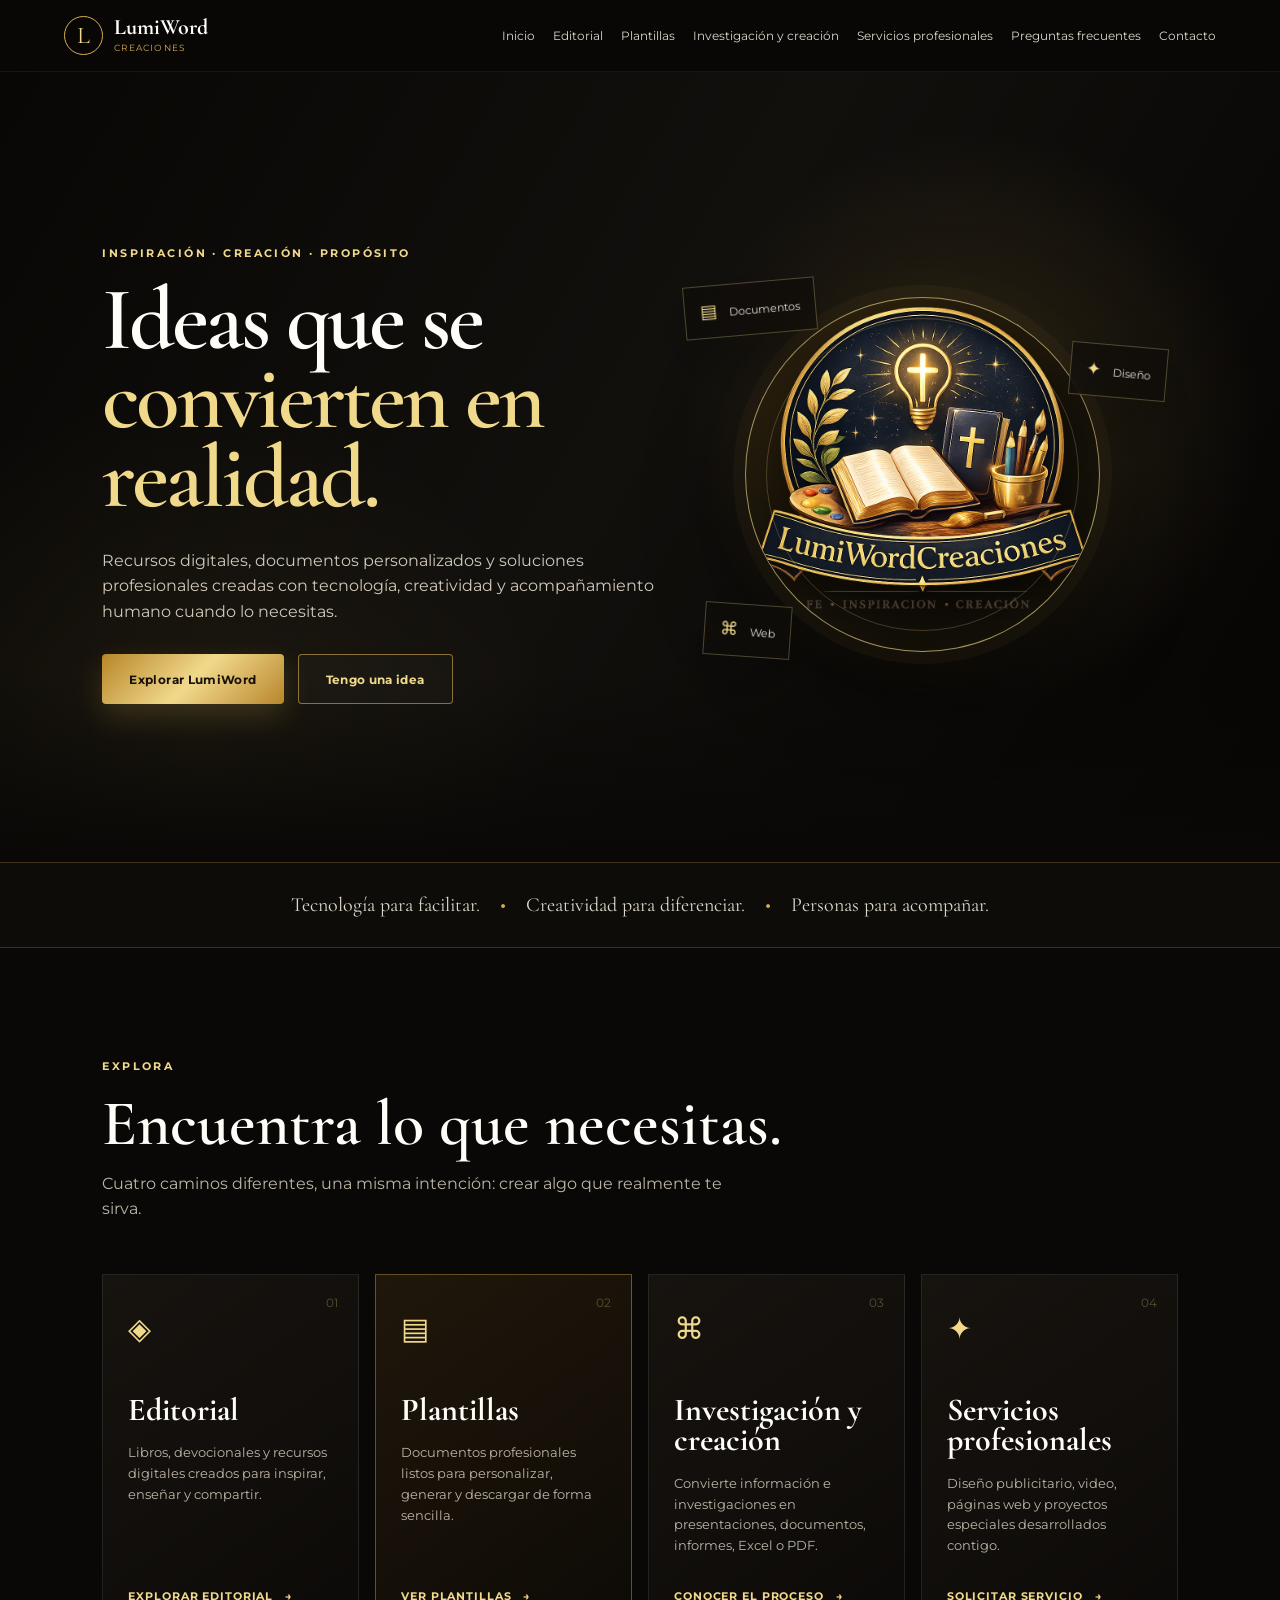
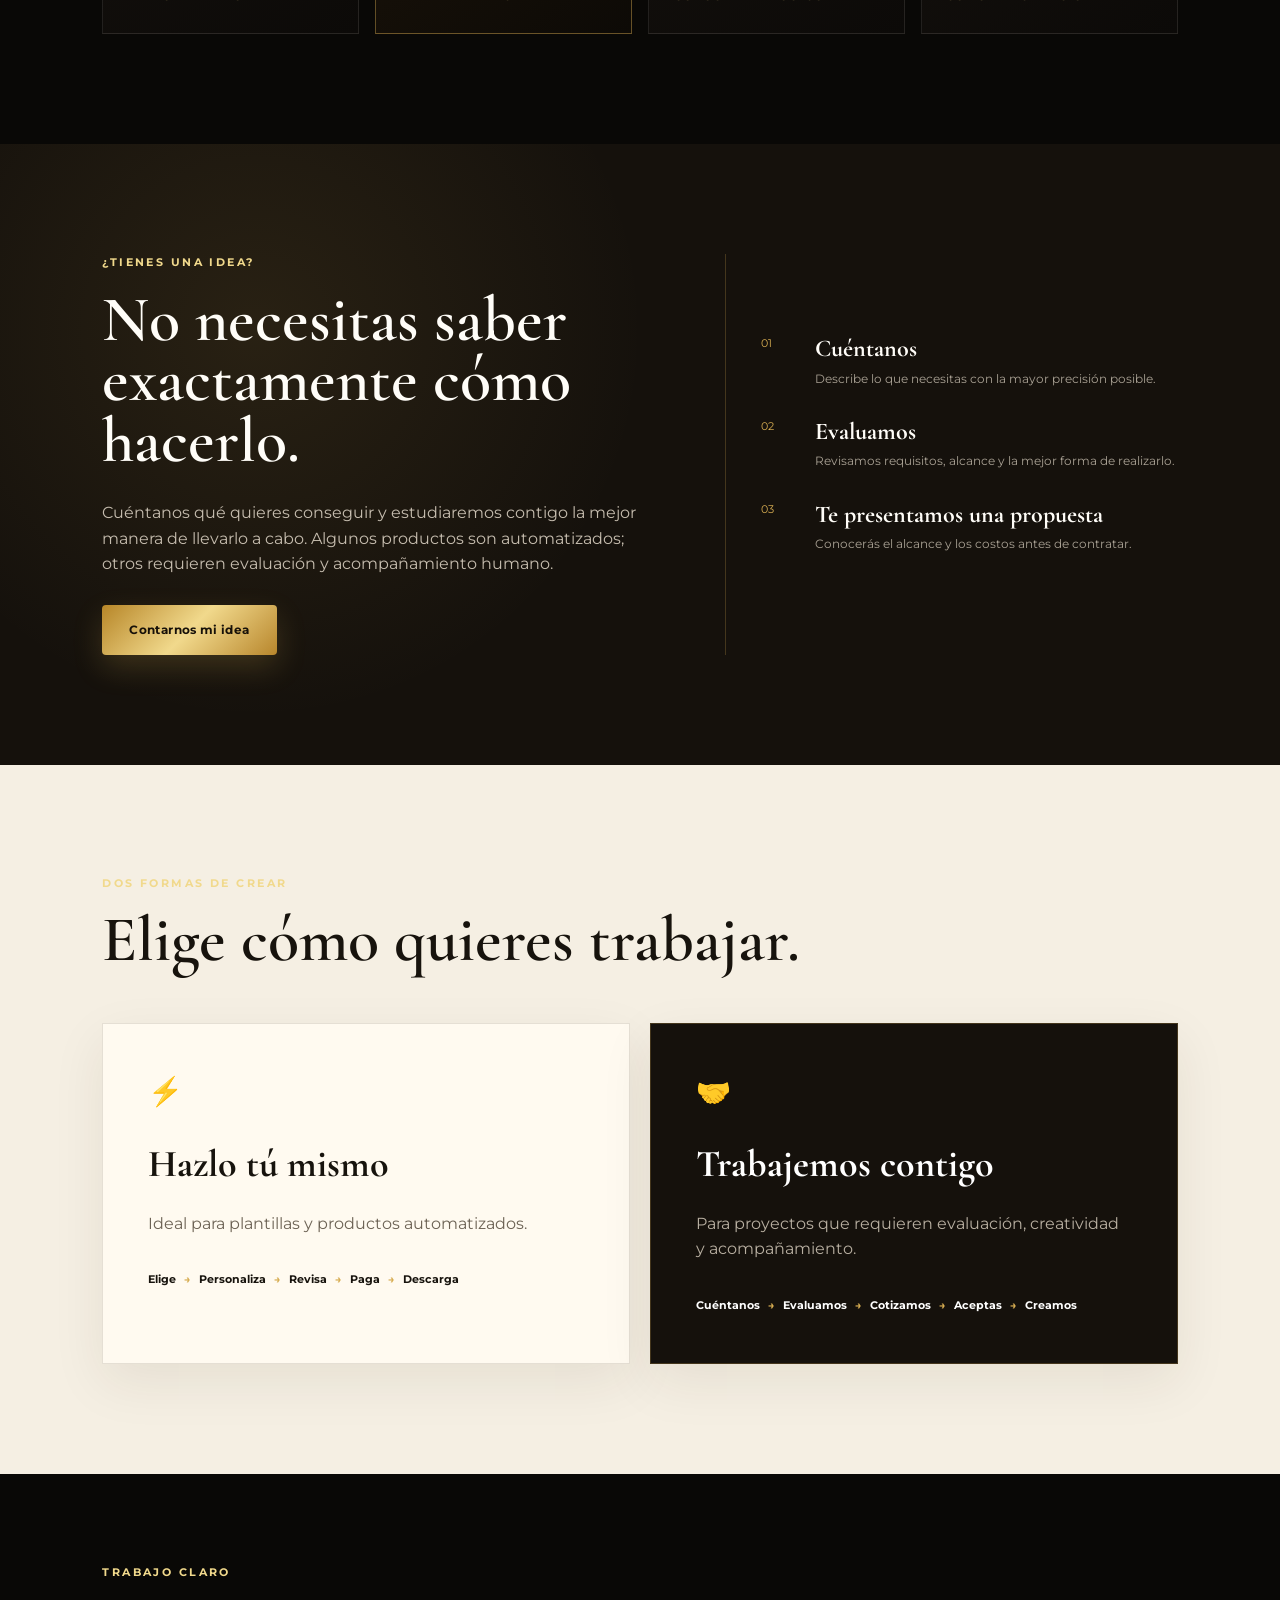
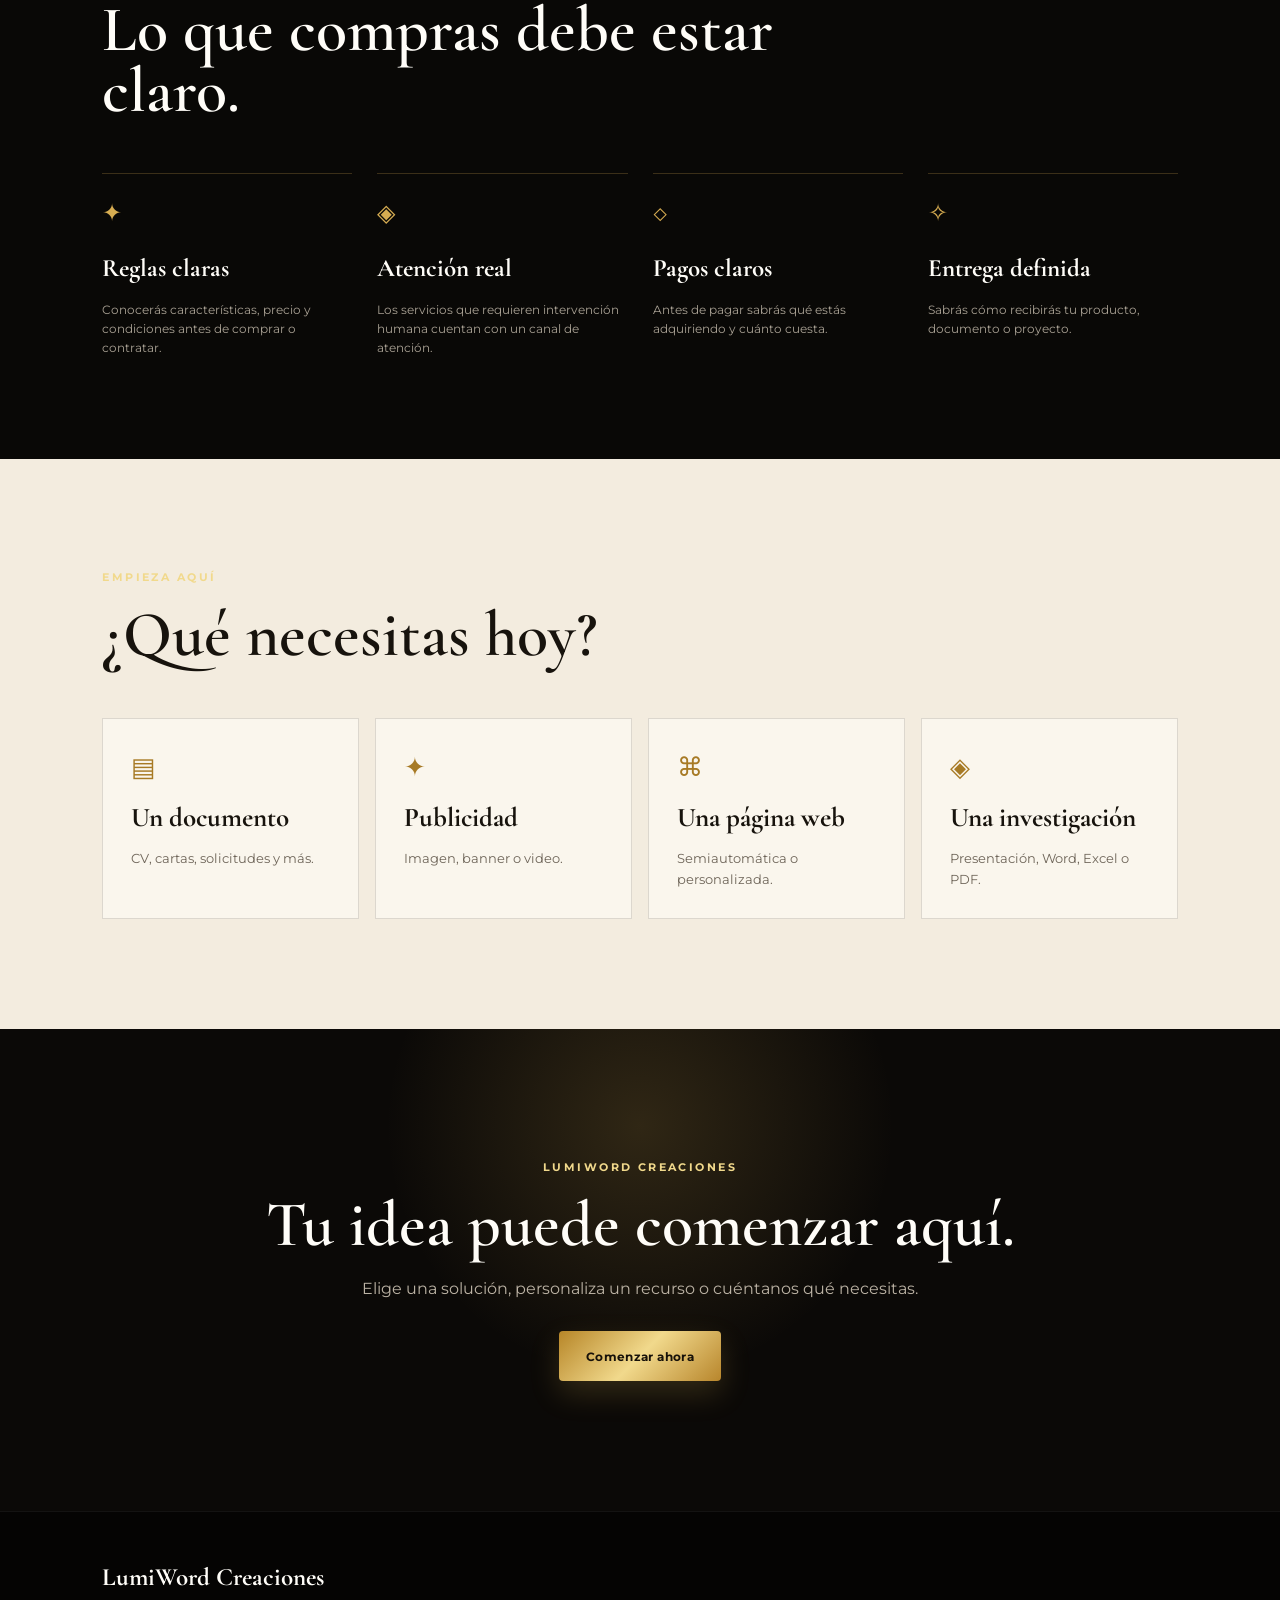
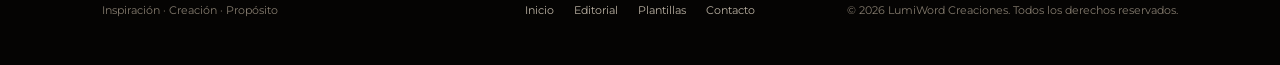
==== commit 4d432095: "Conectar navegación principal con Plantillas" ====
--- a/index.html
+++ b/index.html
@@ -14,19 +14,19 @@
   <header class="site-header" id="inicio">
     <a class="brand" href="#inicio" aria-label="LumiWord Creaciones, inicio"><span class="brand-mark">L</span><span><strong>LumiWord</strong><small>Creaciones</small></span></a>
     <button class="menu-toggle" type="button" aria-label="Abrir menú" aria-expanded="false"><span></span><span></span><span></span></button>
-    <nav class="main-nav" aria-label="Navegación principal"><a href="#inicio">Inicio</a><a href="editorial.html">Editorial</a><a href="#plantillas">Plantillas</a><a href="#investigacion">Investigación y creación</a><a href="#servicios">Servicios profesionales</a><a href="#faq">Preguntas frecuentes</a><a href="#contacto">Contacto</a></nav>
+    <nav class="main-nav" aria-label="Navegación principal"><a href="#inicio">Inicio</a><a href="editorial.html">Editorial</a><a href="plantillas.html">Plantillas</a><a href="#investigacion">Investigación y creación</a><a href="#servicios">Servicios profesionales</a><a href="#faq">Preguntas frecuentes</a><a href="#contacto">Contacto</a></nav>
   </header>
   <main>
     <section class="hero"><div class="hero-glow hero-glow-one"></div><div class="hero-glow hero-glow-two"></div><div class="hero-content"><p class="eyebrow">INSPIRACIÓN · CREACIÓN · PROPÓSITO</p><h1>Ideas que se<br><span>convierten en realidad.</span></h1><p class="hero-text">Recursos digitales, documentos personalizados y soluciones profesionales creadas con tecnología, creatividad y acompañamiento humano cuando lo necesitas.</p><div class="hero-actions"><a class="btn btn-gold" href="#explorar">Explorar LumiWord</a><a class="btn btn-outline" href="#idea">Tengo una idea</a></div></div><div class="hero-art" aria-label="Logo de LumiWord Creaciones"><div class="orb orb-back"></div><div class="orb orb-main"><div class="orb-light"></div><img class="hero-logo" src="assets/logo/logo-lumiword.png" alt="LumiWord Creaciones"></div><div class="floating-card card-document">▤ <span>Documentos</span></div><div class="floating-card card-design">✦ <span>Diseño</span></div><div class="floating-card card-web">⌘ <span>Web</span></div></div></section>
     <section class="identity-strip" id="explorar"><p>Tecnología para facilitar.</p><span>•</span><p>Creatividad para diferenciar.</p><span>•</span><p>Personas para acompañar.</p></section>
-    <section class="section section-dark" id="areas"><div class="section-heading"><p class="eyebrow">EXPLORA</p><h2>Encuentra lo que necesitas.</h2><p>Cuatro caminos diferentes, una misma intención: crear algo que realmente te sirva.</p></div><div class="area-grid"><article class="area-card"><div class="area-number">01</div><div class="area-icon">◈</div><h3>Editorial</h3><p>Libros, devocionales y recursos digitales creados para inspirar, enseñar y compartir.</p><a href="editorial.html">Explorar editorial <span>→</span></a></article><article class="area-card featured" id="plantillas"><div class="area-number">02</div><div class="area-icon">▤</div><h3>Plantillas</h3><p>Documentos profesionales listos para personalizar, generar y descargar de forma sencilla.</p><a href="#contacto">Ver plantillas <span>→</span></a></article><article class="area-card" id="investigacion"><div class="area-number">03</div><div class="area-icon">⌘</div><h3>Investigación y creación</h3><p>Convierte información e investigaciones en presentaciones, documentos, informes, Excel o PDF.</p><a href="#contacto">Conocer el proceso <span>→</span></a></article><article class="area-card" id="servicios"><div class="area-number">04</div><div class="area-icon">✦</div><h3>Servicios profesionales</h3><p>Diseño publicitario, video, páginas web y proyectos especiales desarrollados contigo.</p><a href="#idea">Solicitar servicio <span>→</span></a></article></div></section>
+    <section class="section section-dark" id="areas"><div class="section-heading"><p class="eyebrow">EXPLORA</p><h2>Encuentra lo que necesitas.</h2><p>Cuatro caminos diferentes, una misma intención: crear algo que realmente te sirva.</p></div><div class="area-grid"><article class="area-card"><div class="area-number">01</div><div class="area-icon">◈</div><h3>Editorial</h3><p>Libros, devocionales y recursos digitales creados para inspirar, enseñar y compartir.</p><a href="editorial.html">Explorar editorial <span>→</span></a></article><article class="area-card featured" id="plantillas"><div class="area-number">02</div><div class="area-icon">▤</div><h3>Plantillas</h3><p>Documentos profesionales listos para personalizar, generar y descargar de forma sencilla.</p><a href="plantillas.html">Ver plantillas <span>→</span></a></article><article class="area-card" id="investigacion"><div class="area-number">03</div><div class="area-icon">⌘</div><h3>Investigación y creación</h3><p>Convierte información e investigaciones en presentaciones, documentos, informes, Excel o PDF.</p><a href="#contacto">Conocer el proceso <span>→</span></a></article><article class="area-card" id="servicios"><div class="area-number">04</div><div class="area-icon">✦</div><h3>Servicios profesionales</h3><p>Diseño publicitario, video, páginas web y proyectos especiales desarrollados contigo.</p><a href="#idea">Solicitar servicio <span>→</span></a></article></div></section>
     <section class="idea-section" id="idea"><div class="idea-content"><p class="eyebrow">¿TIENES UNA IDEA?</p><h2>No necesitas saber exactamente cómo hacerlo.</h2><p>Cuéntanos qué quieres conseguir y estudiaremos contigo la mejor manera de llevarlo a cabo. Algunos productos son automatizados; otros requieren evaluación y acompañamiento humano.</p><a class="btn btn-gold" href="#contacto">Contarnos mi idea</a></div><div class="idea-note"><span>01</span><strong>Cuéntanos</strong><p>Describe lo que necesitas con la mayor precisión posible.</p><span>02</span><strong>Evaluamos</strong><p>Revisamos requisitos, alcance y la mejor forma de realizarlo.</p><span>03</span><strong>Te presentamos una propuesta</strong><p>Conocerás el alcance y los costos antes de contratar.</p></div></section>
     <section class="section section-soft"><div class="section-heading"><p class="eyebrow">DOS FORMAS DE CREAR</p><h2>Elige cómo quieres trabajar.</h2></div><div class="process-grid"><article class="process-card"><span class="process-icon">⚡</span><h3>Hazlo tú mismo</h3><p>Ideal para plantillas y productos automatizados.</p><div class="process-line">Elige <span>→</span> Personaliza <span>→</span> Revisa <span>→</span> Paga <span>→</span> Descarga</div></article><article class="process-card process-card-dark"><span class="process-icon">🤝</span><h3>Trabajemos contigo</h3><p>Para proyectos que requieren evaluación, creatividad y acompañamiento.</p><div class="process-line">Cuéntanos <span>→</span> Evaluamos <span>→</span> Cotizamos <span>→</span> Aceptas <span>→</span> Creamos</div></article></div></section>
     <section class="section section-dark trust-section"><div class="section-heading"><p class="eyebrow">TRABAJO CLARO</p><h2>Lo que compras debe estar claro.</h2></div><div class="trust-grid"><div><span>✦</span><h3>Reglas claras</h3><p>Conocerás características, precio y condiciones antes de comprar o contratar.</p></div><div><span>◈</span><h3>Atención real</h3><p>Los servicios que requieren intervención humana cuentan con un canal de atención.</p></div><div><span>◇</span><h3>Pagos claros</h3><p>Antes de pagar sabrás qué estás adquiriendo y cuánto cuesta.</p></div><div><span>✧</span><h3>Entrega definida</h3><p>Sabrás cómo recibirás tu producto, documento o proyecto.</p></div></div></section>
-    <section class="section needs-section"><div class="section-heading"><p class="eyebrow">EMPIEZA AQUÍ</p><h2>¿Qué necesitas hoy?</h2></div><div class="needs-grid"><a href="#plantillas"><span>▤</span><strong>Un documento</strong><small>CV, cartas, solicitudes y más.</small></a><a href="#servicios"><span>✦</span><strong>Publicidad</strong><small>Imagen, banner o video.</small></a><a href="#servicios"><span>⌘</span><strong>Una página web</strong><small>Semiautomática o personalizada.</small></a><a href="#investigacion"><span>◈</span><strong>Una investigación</strong><small>Presentación, Word, Excel o PDF.</small></a></div></section>
+    <section class="section needs-section"><div class="section-heading"><p class="eyebrow">EMPIEZA AQUÍ</p><h2>¿Qué necesitas hoy?</h2></div><div class="needs-grid"><a href="plantillas.html"><span>▤</span><strong>Un documento</strong><small>CV, cartas, solicitudes y más.</small></a><a href="#servicios"><span>✦</span><strong>Publicidad</strong><small>Imagen, banner o video.</small></a><a href="#servicios"><span>⌘</span><strong>Una página web</strong><small>Semiautomática o personalizada.</small></a><a href="#investigacion"><span>◈</span><strong>Una investigación</strong><small>Presentación, Word, Excel o PDF.</small></a></div></section>
     <section class="final-cta" id="contacto"><p class="eyebrow">LUMIWORD CREACIONES</p><h2>Tu idea puede comenzar aquí.</h2><p>Elige una solución, personaliza un recurso o cuéntanos qué necesitas.</p><a class="btn btn-gold" href="mailto:contacto@lumiwordcreaciones.com">Comenzar ahora</a></section>
   </main>
-  <footer class="site-footer" id="faq"><div><strong>LumiWord Creaciones</strong><p>Inspiración · Creación · Propósito</p></div><div class="footer-links"><a href="#inicio">Inicio</a><a href="editorial.html">Editorial</a><a href="#contacto">Contacto</a></div><p class="copyright">© <span id="year"></span> LumiWord Creaciones. Todos los derechos reservados.</p></footer>
+  <footer class="site-footer" id="faq"><div><strong>LumiWord Creaciones</strong><p>Inspiración · Creación · Propósito</p></div><div class="footer-links"><a href="#inicio">Inicio</a><a href="editorial.html">Editorial</a><a href="plantillas.html">Plantillas</a><a href="#contacto">Contacto</a></div><p class="copyright">© <span id="year"></span> LumiWord Creaciones. Todos los derechos reservados.</p></footer>
   <script src="js/app.js"></script>
 </body>
 </html>
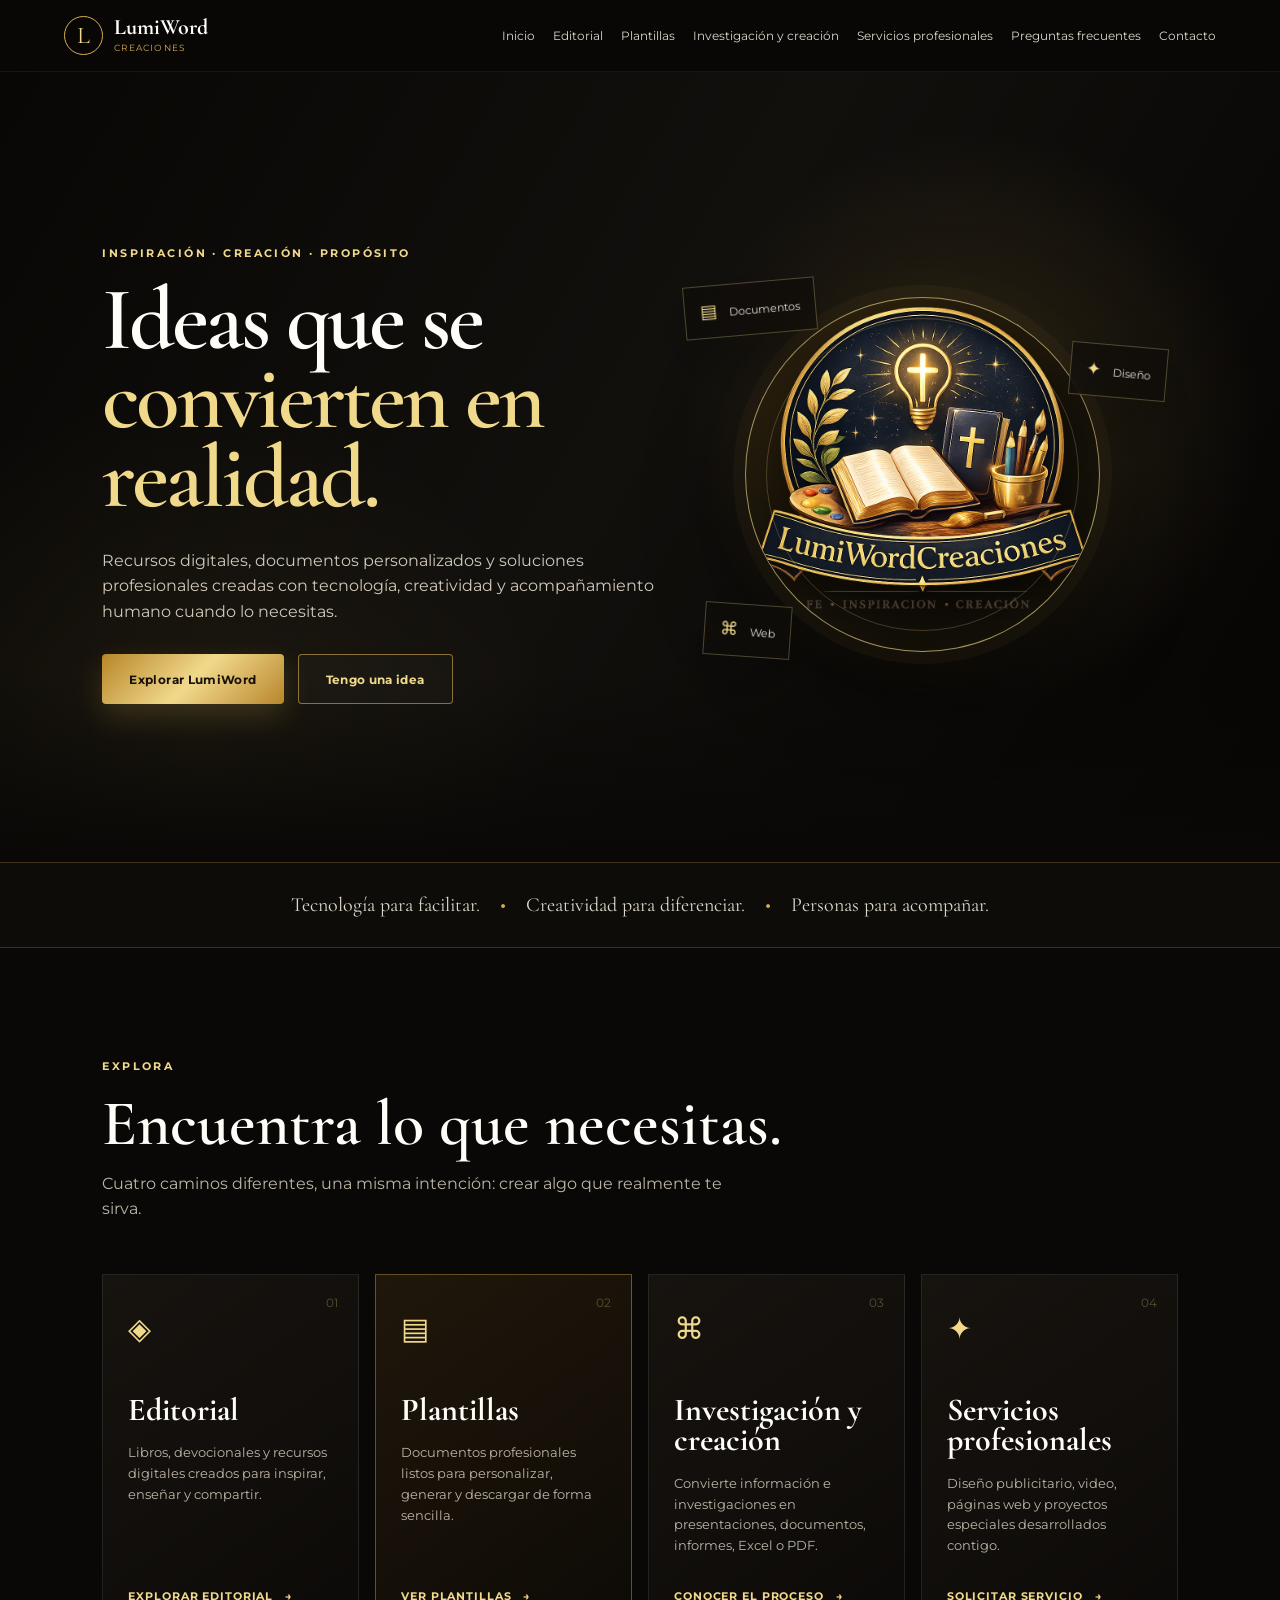
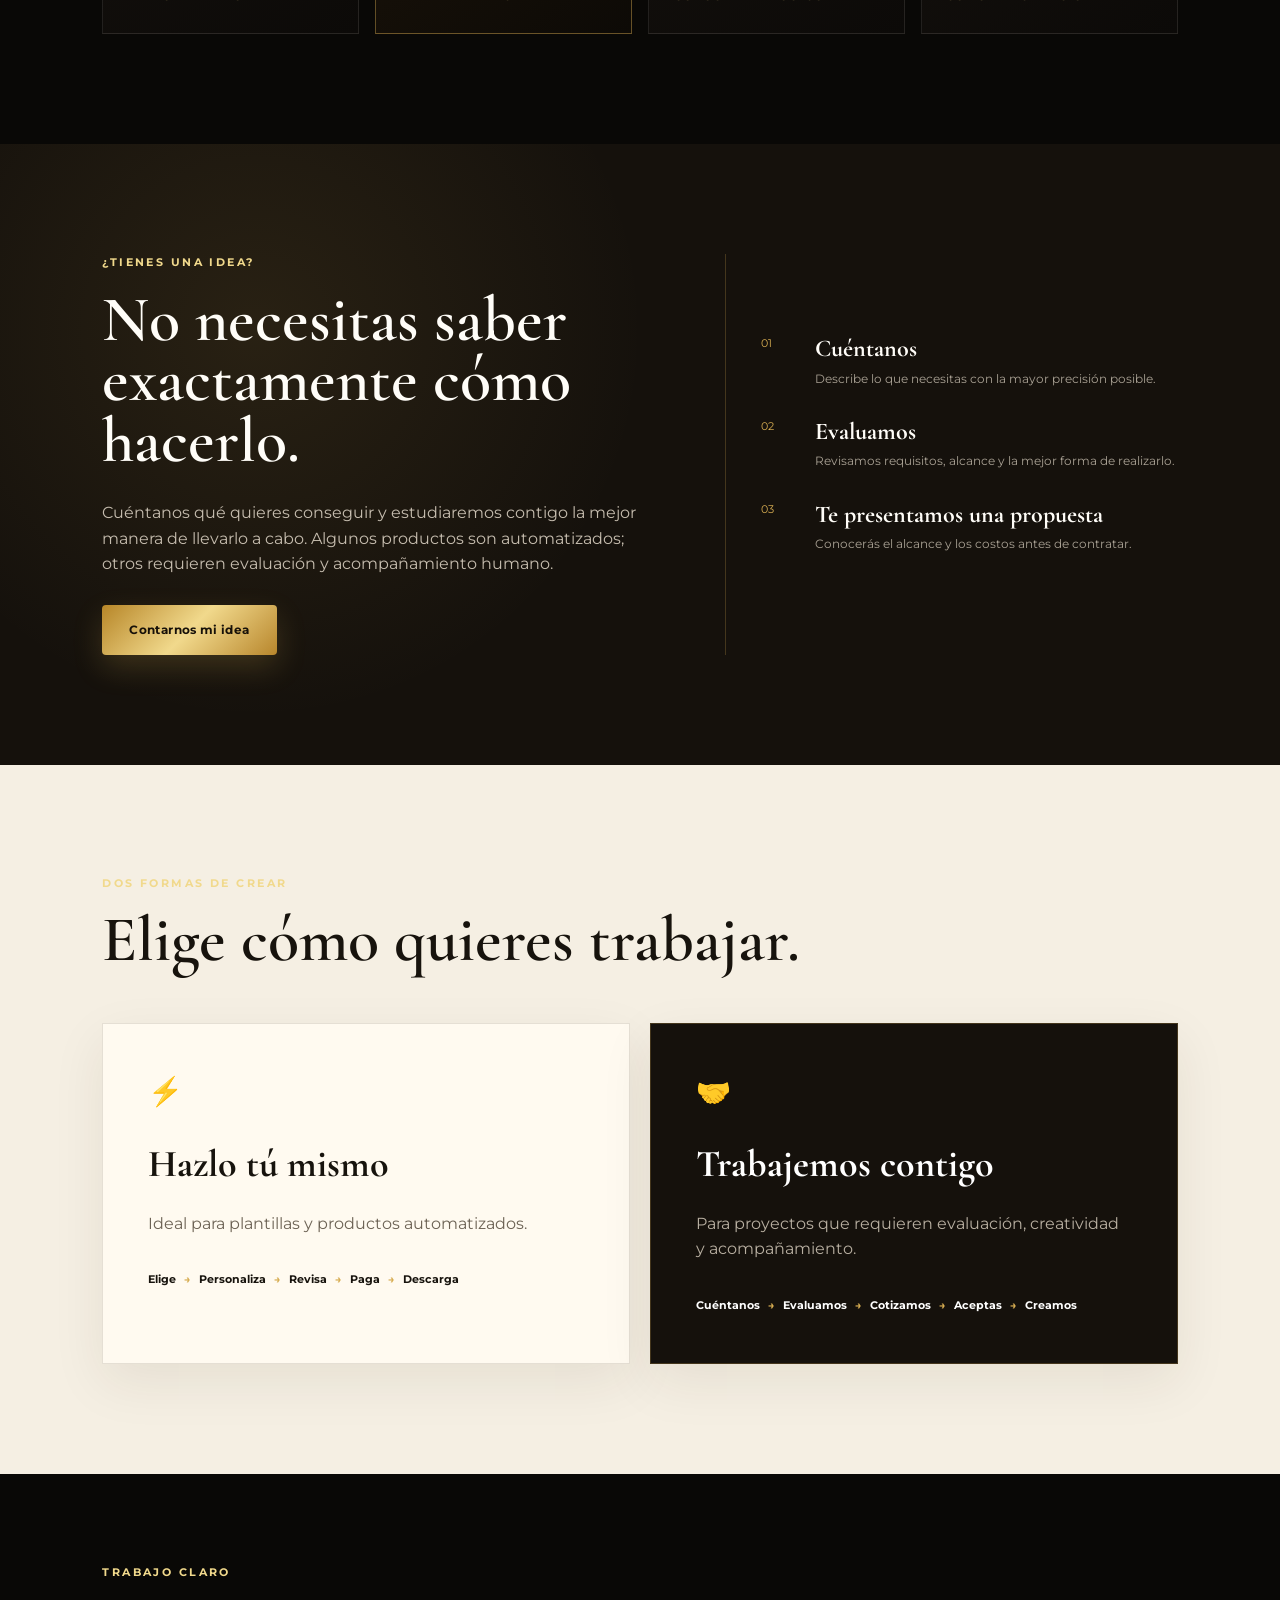
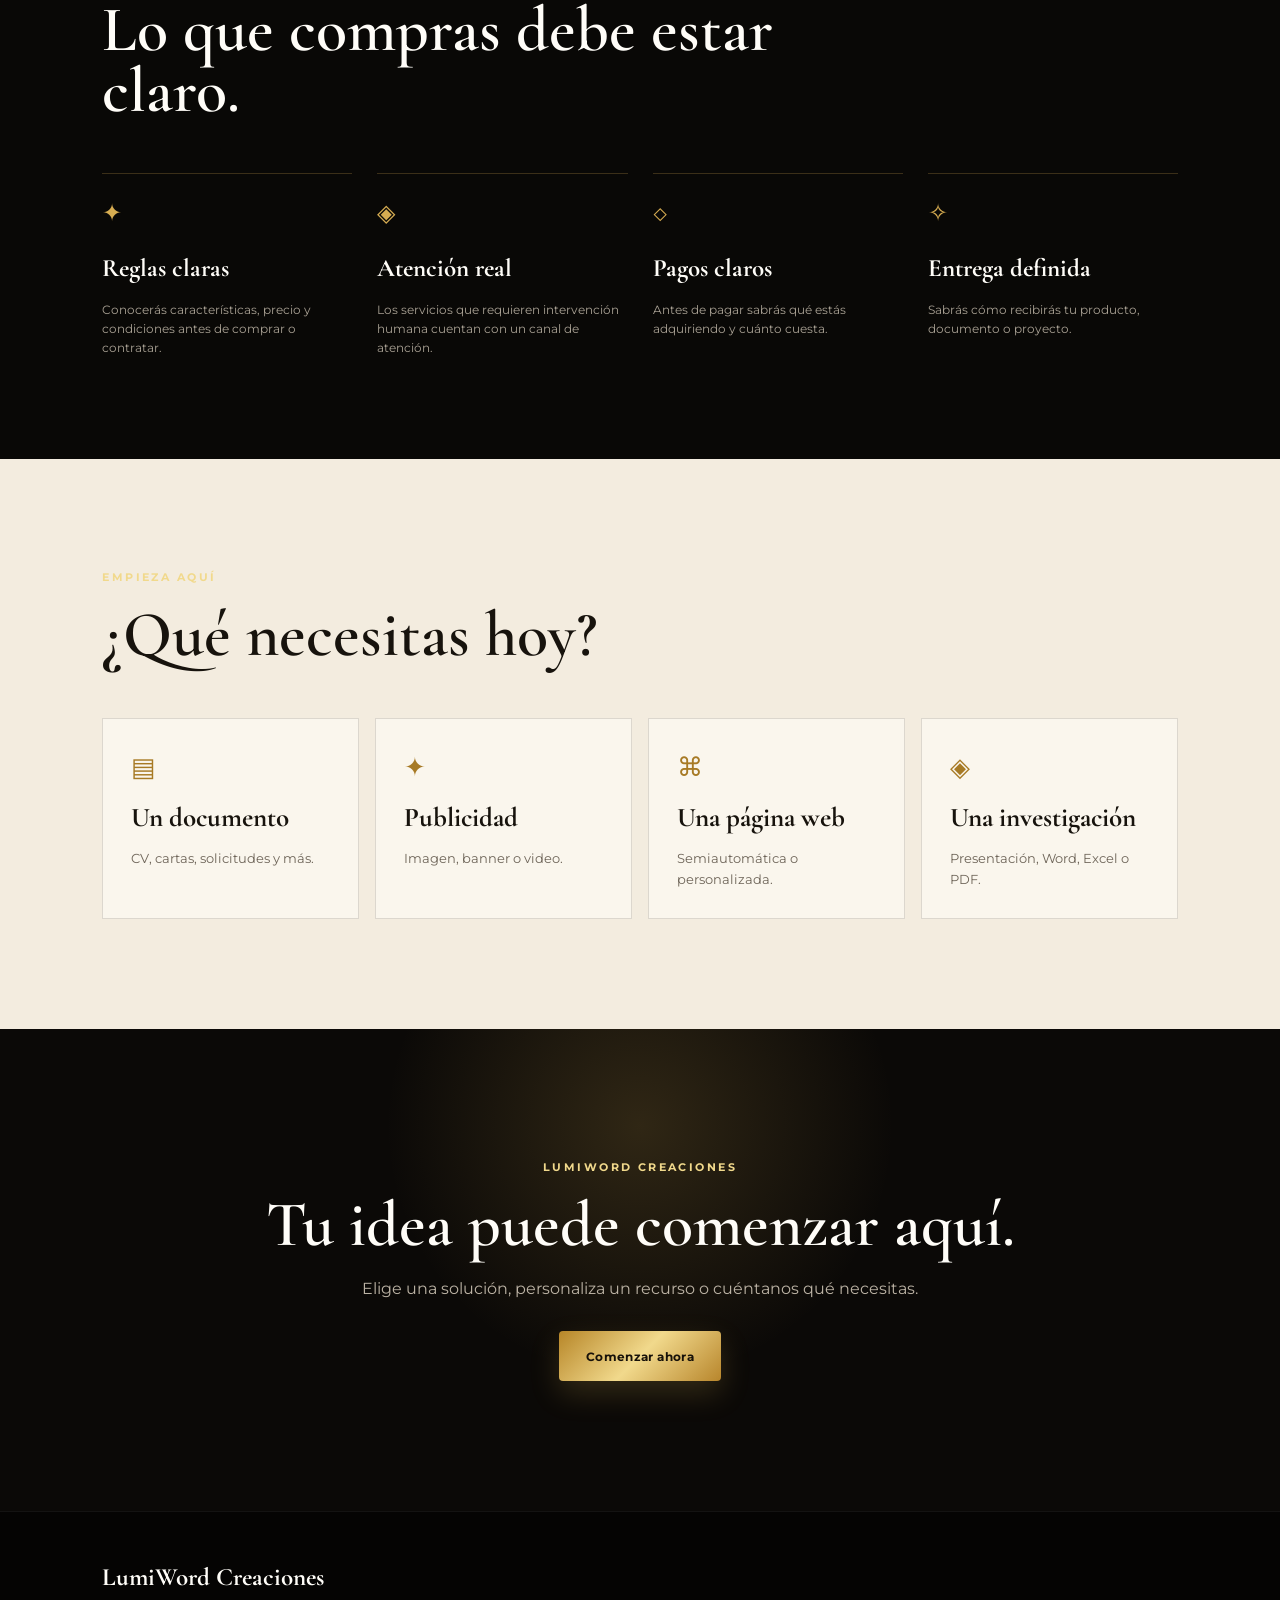
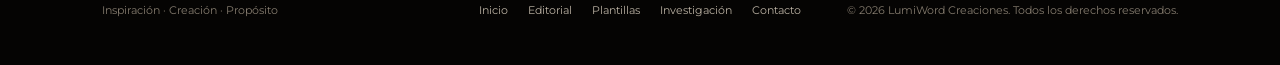
==== commit f43bbe19: "Conectar menu de investigacion con pagina independiente" ====
--- a/index.html
+++ b/index.html
@@ -14,19 +14,19 @@
   <header class="site-header" id="inicio">
     <a class="brand" href="#inicio" aria-label="LumiWord Creaciones, inicio"><span class="brand-mark">L</span><span><strong>LumiWord</strong><small>Creaciones</small></span></a>
     <button class="menu-toggle" type="button" aria-label="Abrir menú" aria-expanded="false"><span></span><span></span><span></span></button>
-    <nav class="main-nav" aria-label="Navegación principal"><a href="#inicio">Inicio</a><a href="editorial.html">Editorial</a><a href="plantillas.html">Plantillas</a><a href="#investigacion">Investigación y creación</a><a href="#servicios">Servicios profesionales</a><a href="#faq">Preguntas frecuentes</a><a href="#contacto">Contacto</a></nav>
+    <nav class="main-nav" aria-label="Navegación principal"><a href="#inicio">Inicio</a><a href="editorial.html">Editorial</a><a href="plantillas.html">Plantillas</a><a href="investigacion.html">Investigación y creación</a><a href="#servicios">Servicios profesionales</a><a href="#faq">Preguntas frecuentes</a><a href="#contacto">Contacto</a></nav>
   </header>
   <main>
     <section class="hero"><div class="hero-glow hero-glow-one"></div><div class="hero-glow hero-glow-two"></div><div class="hero-content"><p class="eyebrow">INSPIRACIÓN · CREACIÓN · PROPÓSITO</p><h1>Ideas que se<br><span>convierten en realidad.</span></h1><p class="hero-text">Recursos digitales, documentos personalizados y soluciones profesionales creadas con tecnología, creatividad y acompañamiento humano cuando lo necesitas.</p><div class="hero-actions"><a class="btn btn-gold" href="#explorar">Explorar LumiWord</a><a class="btn btn-outline" href="#idea">Tengo una idea</a></div></div><div class="hero-art" aria-label="Logo de LumiWord Creaciones"><div class="orb orb-back"></div><div class="orb orb-main"><div class="orb-light"></div><img class="hero-logo" src="assets/logo/logo-lumiword.png" alt="LumiWord Creaciones"></div><div class="floating-card card-document">▤ <span>Documentos</span></div><div class="floating-card card-design">✦ <span>Diseño</span></div><div class="floating-card card-web">⌘ <span>Web</span></div></div></section>
     <section class="identity-strip" id="explorar"><p>Tecnología para facilitar.</p><span>•</span><p>Creatividad para diferenciar.</p><span>•</span><p>Personas para acompañar.</p></section>
-    <section class="section section-dark" id="areas"><div class="section-heading"><p class="eyebrow">EXPLORA</p><h2>Encuentra lo que necesitas.</h2><p>Cuatro caminos diferentes, una misma intención: crear algo que realmente te sirva.</p></div><div class="area-grid"><article class="area-card"><div class="area-number">01</div><div class="area-icon">◈</div><h3>Editorial</h3><p>Libros, devocionales y recursos digitales creados para inspirar, enseñar y compartir.</p><a href="editorial.html">Explorar editorial <span>→</span></a></article><article class="area-card featured" id="plantillas"><div class="area-number">02</div><div class="area-icon">▤</div><h3>Plantillas</h3><p>Documentos profesionales listos para personalizar, generar y descargar de forma sencilla.</p><a href="plantillas.html">Ver plantillas <span>→</span></a></article><article class="area-card" id="investigacion"><div class="area-number">03</div><div class="area-icon">⌘</div><h3>Investigación y creación</h3><p>Convierte información e investigaciones en presentaciones, documentos, informes, Excel o PDF.</p><a href="#contacto">Conocer el proceso <span>→</span></a></article><article class="area-card" id="servicios"><div class="area-number">04</div><div class="area-icon">✦</div><h3>Servicios profesionales</h3><p>Diseño publicitario, video, páginas web y proyectos especiales desarrollados contigo.</p><a href="#idea">Solicitar servicio <span>→</span></a></article></div></section>
+    <section class="section section-dark" id="areas"><div class="section-heading"><p class="eyebrow">EXPLORA</p><h2>Encuentra lo que necesitas.</h2><p>Cuatro caminos diferentes, una misma intención: crear algo que realmente te sirva.</p></div><div class="area-grid"><article class="area-card"><div class="area-number">01</div><div class="area-icon">◈</div><h3>Editorial</h3><p>Libros, devocionales y recursos digitales creados para inspirar, enseñar y compartir.</p><a href="editorial.html">Explorar editorial <span>→</span></a></article><article class="area-card featured" id="plantillas"><div class="area-number">02</div><div class="area-icon">▤</div><h3>Plantillas</h3><p>Documentos profesionales listos para personalizar, generar y descargar de forma sencilla.</p><a href="plantillas.html">Ver plantillas <span>→</span></a></article><article class="area-card" id="investigacion"><div class="area-number">03</div><div class="area-icon">⌘</div><h3>Investigación y creación</h3><p>Convierte información e investigaciones en presentaciones, documentos, informes, Excel o PDF.</p><a href="investigacion.html">Conocer el proceso <span>→</span></a></article><article class="area-card" id="servicios"><div class="area-number">04</div><div class="area-icon">✦</div><h3>Servicios profesionales</h3><p>Diseño publicitario, video, páginas web y proyectos especiales desarrollados contigo.</p><a href="#idea">Solicitar servicio <span>→</span></a></article></div></section>
     <section class="idea-section" id="idea"><div class="idea-content"><p class="eyebrow">¿TIENES UNA IDEA?</p><h2>No necesitas saber exactamente cómo hacerlo.</h2><p>Cuéntanos qué quieres conseguir y estudiaremos contigo la mejor manera de llevarlo a cabo. Algunos productos son automatizados; otros requieren evaluación y acompañamiento humano.</p><a class="btn btn-gold" href="#contacto">Contarnos mi idea</a></div><div class="idea-note"><span>01</span><strong>Cuéntanos</strong><p>Describe lo que necesitas con la mayor precisión posible.</p><span>02</span><strong>Evaluamos</strong><p>Revisamos requisitos, alcance y la mejor forma de realizarlo.</p><span>03</span><strong>Te presentamos una propuesta</strong><p>Conocerás el alcance y los costos antes de contratar.</p></div></section>
     <section class="section section-soft"><div class="section-heading"><p class="eyebrow">DOS FORMAS DE CREAR</p><h2>Elige cómo quieres trabajar.</h2></div><div class="process-grid"><article class="process-card"><span class="process-icon">⚡</span><h3>Hazlo tú mismo</h3><p>Ideal para plantillas y productos automatizados.</p><div class="process-line">Elige <span>→</span> Personaliza <span>→</span> Revisa <span>→</span> Paga <span>→</span> Descarga</div></article><article class="process-card process-card-dark"><span class="process-icon">🤝</span><h3>Trabajemos contigo</h3><p>Para proyectos que requieren evaluación, creatividad y acompañamiento.</p><div class="process-line">Cuéntanos <span>→</span> Evaluamos <span>→</span> Cotizamos <span>→</span> Aceptas <span>→</span> Creamos</div></article></div></section>
     <section class="section section-dark trust-section"><div class="section-heading"><p class="eyebrow">TRABAJO CLARO</p><h2>Lo que compras debe estar claro.</h2></div><div class="trust-grid"><div><span>✦</span><h3>Reglas claras</h3><p>Conocerás características, precio y condiciones antes de comprar o contratar.</p></div><div><span>◈</span><h3>Atención real</h3><p>Los servicios que requieren intervención humana cuentan con un canal de atención.</p></div><div><span>◇</span><h3>Pagos claros</h3><p>Antes de pagar sabrás qué estás adquiriendo y cuánto cuesta.</p></div><div><span>✧</span><h3>Entrega definida</h3><p>Sabrás cómo recibirás tu producto, documento o proyecto.</p></div></div></section>
-    <section class="section needs-section"><div class="section-heading"><p class="eyebrow">EMPIEZA AQUÍ</p><h2>¿Qué necesitas hoy?</h2></div><div class="needs-grid"><a href="plantillas.html"><span>▤</span><strong>Un documento</strong><small>CV, cartas, solicitudes y más.</small></a><a href="#servicios"><span>✦</span><strong>Publicidad</strong><small>Imagen, banner o video.</small></a><a href="#servicios"><span>⌘</span><strong>Una página web</strong><small>Semiautomática o personalizada.</small></a><a href="#investigacion"><span>◈</span><strong>Una investigación</strong><small>Presentación, Word, Excel o PDF.</small></a></div></section>
+    <section class="section needs-section"><div class="section-heading"><p class="eyebrow">EMPIEZA AQUÍ</p><h2>¿Qué necesitas hoy?</h2></div><div class="needs-grid"><a href="plantillas.html"><span>▤</span><strong>Un documento</strong><small>CV, cartas, solicitudes y más.</small></a><a href="#servicios"><span>✦</span><strong>Publicidad</strong><small>Imagen, banner o video.</small></a><a href="#servicios"><span>⌘</span><strong>Una página web</strong><small>Semiautomática o personalizada.</small></a><a href="investigacion.html"><span>◈</span><strong>Una investigación</strong><small>Presentación, Word, Excel o PDF.</small></a></div></section>
     <section class="final-cta" id="contacto"><p class="eyebrow">LUMIWORD CREACIONES</p><h2>Tu idea puede comenzar aquí.</h2><p>Elige una solución, personaliza un recurso o cuéntanos qué necesitas.</p><a class="btn btn-gold" href="mailto:contacto@lumiwordcreaciones.com">Comenzar ahora</a></section>
   </main>
-  <footer class="site-footer" id="faq"><div><strong>LumiWord Creaciones</strong><p>Inspiración · Creación · Propósito</p></div><div class="footer-links"><a href="#inicio">Inicio</a><a href="editorial.html">Editorial</a><a href="plantillas.html">Plantillas</a><a href="#contacto">Contacto</a></div><p class="copyright">© <span id="year"></span> LumiWord Creaciones. Todos los derechos reservados.</p></footer>
+  <footer class="site-footer" id="faq"><div><strong>LumiWord Creaciones</strong><p>Inspiración · Creación · Propósito</p></div><div class="footer-links"><a href="#inicio">Inicio</a><a href="editorial.html">Editorial</a><a href="plantillas.html">Plantillas</a><a href="investigacion.html">Investigación</a><a href="#contacto">Contacto</a></div><p class="copyright">© <span id="year"></span> LumiWord Creaciones. Todos los derechos reservados.</p></footer>
   <script src="js/app.js"></script>
 </body>
-</html>
+</html>
